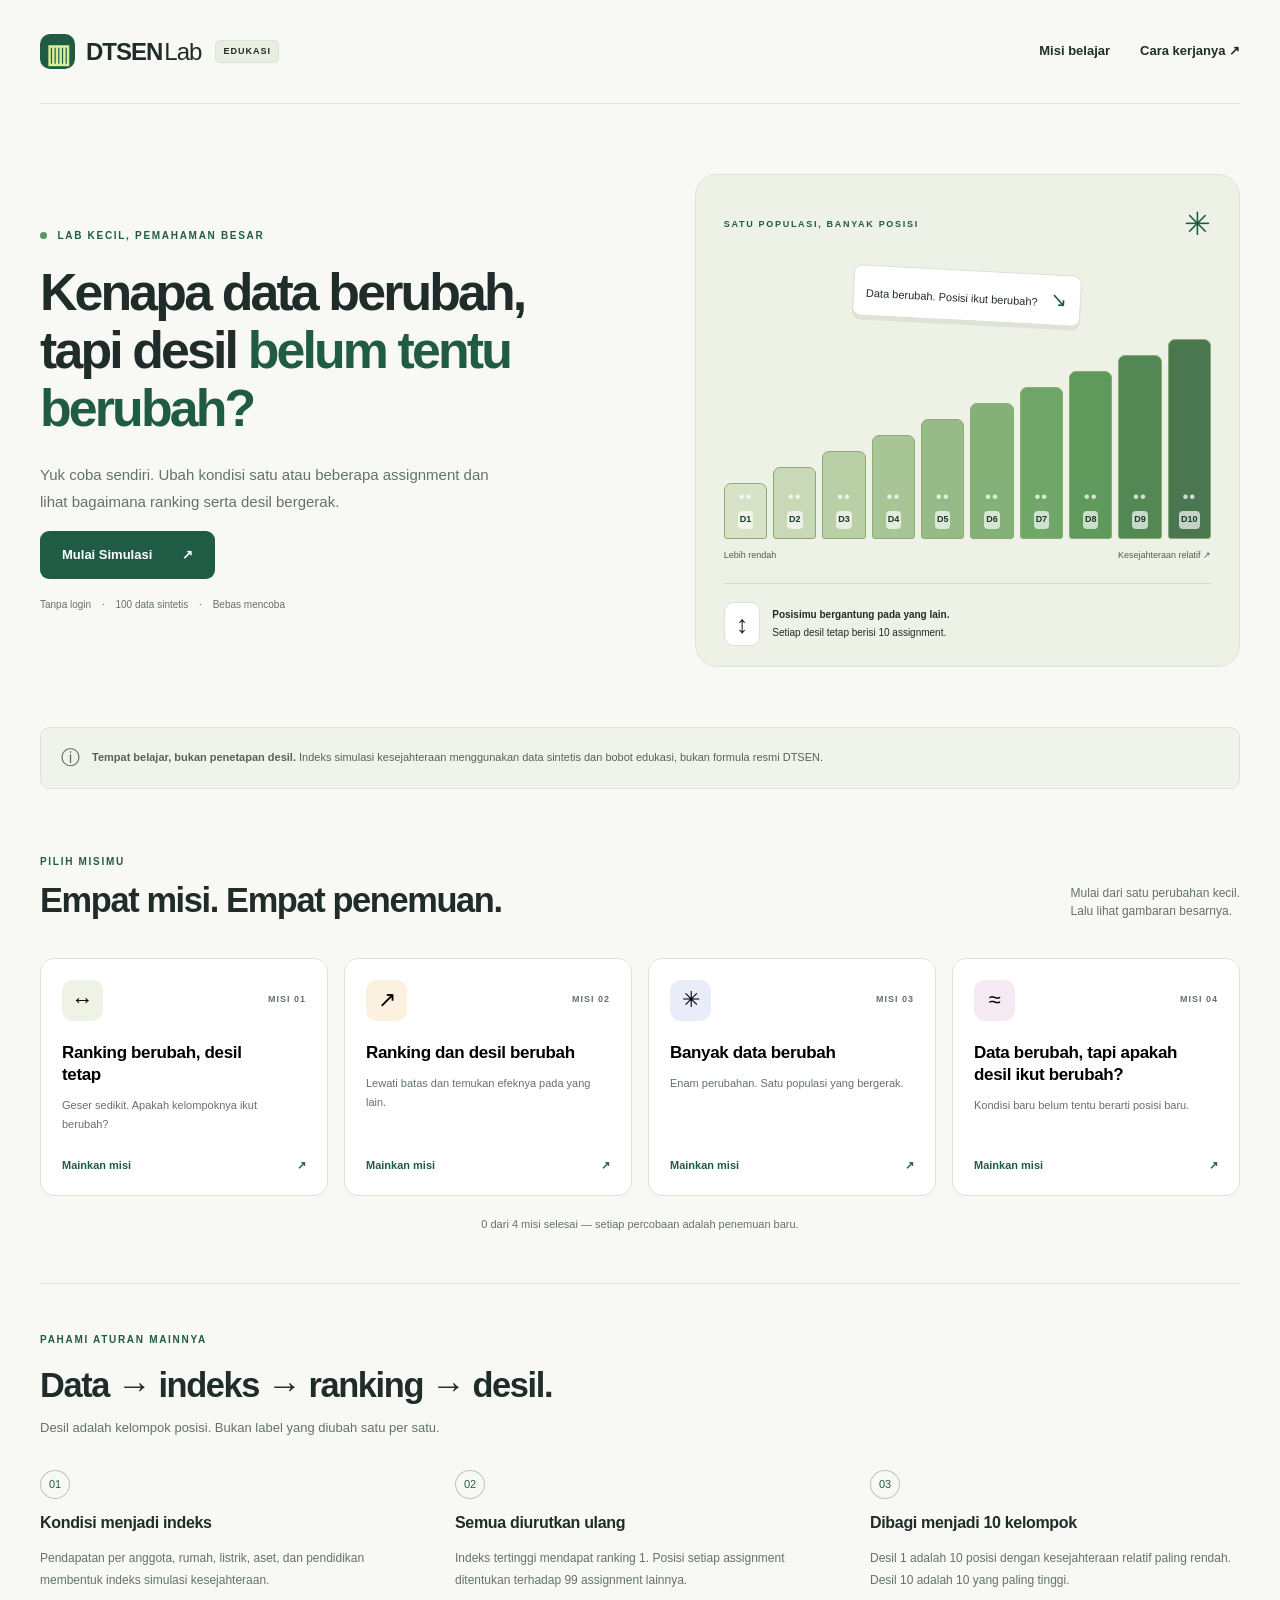
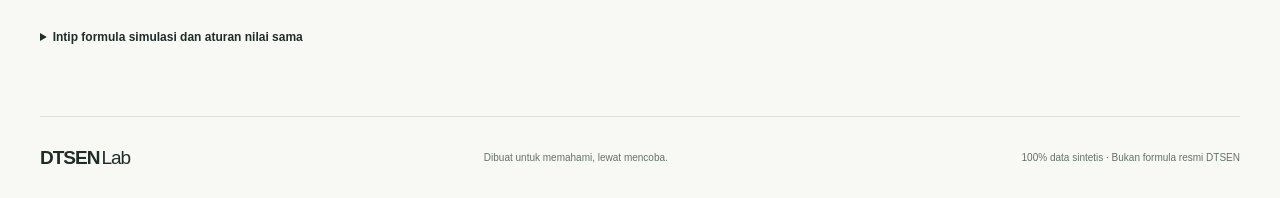
==== index.html @ 193c526a "Implement DTSEN Lab revision with ranked decile tracks and static deployment" ====
<!doctype html>
<html lang="id">
<head>
  <meta charset="utf-8"><meta name="viewport" content="width=device-width, initial-scale=1">
  <meta name="description" content="Mainkan empat misi untuk memahami ranking dan desil dengan 100 assignment sintetis. Simulator edukasi, bukan formula resmi DTSEN.">
  <title>DTSEN Lab — Belajar lewat perubahan</title>
  <link rel="stylesheet" href="css/style.css"><link rel="stylesheet" href="css/animations.css">
  <script defer src="data/assignments.js"></script><script defer src="js/data.js"></script>
  <script defer src="js/ranking.js"></script><script defer src="js/simulation.js"></script>
  <script defer src="js/ui.js"></script><script defer src="js/game.js"></script><script defer src="js/app.js"></script>
</head>
<body>
<a class="skip" href="#main">Lewati ke konten</a>
<header class="site-header wrap"><a class="brand" href="index.html" aria-label="DTSEN Lab beranda"><span class="brand-icon">▥</span> DTSEN<span class="brand-light">Lab</span><span class="beta">EDUKASI</span></a><nav aria-label="Navigasi utama"><a href="#missions">Misi belajar</a><a href="#how">Cara kerjanya <span aria-hidden="true">↗</span></a></nav></header>
<main id="main">
<section class="hero wrap">
  <div class="hero-copy"><p class="eyebrow"><span class="live-dot"></span> LAB KECIL, PEMAHAMAN BESAR</p><h1>Kenapa data berubah,<br>tapi desil <span>belum tentu<br>berubah?</span></h1><p class="intro">Yuk coba sendiri. Ubah kondisi satu atau beberapa assignment dan lihat bagaimana ranking serta desil bergerak.</p><a class="button primary" href="#missions">Mulai Simulasi <span aria-hidden="true">↗</span></a><p class="hero-note">Tanpa login <span>·</span> 100 data sintetis <span>·</span> Bebas mencoba</p></div>
  <div class="hero-art" aria-label="Ilustrasi sepuluh desil, masing-masing berisi sepuluh assignment"><div class="art-heading"><span class="eyebrow">SATU POPULASI, BANYAK POSISI</span><span class="art-spark">✳</span></div><div class="floating-note">Data berubah. Posisi ikut berubah? <span>↘</span></div><div class="ladder" id="hero-ladder"></div><div class="art-axis"><span>Lebih rendah</span><span>Kesejahteraan relatif ↗</span></div><div class="art-caption"><span class="mini-icon">↕</span><p><strong>Posisimu bergantung pada yang lain.</strong><br>Setiap desil tetap berisi 10 assignment.</p></div></div>
</section>
<div class="notice wrap"><span aria-hidden="true">ⓘ</span><p><strong>Tempat belajar, bukan penetapan desil.</strong> Indeks simulasi kesejahteraan menggunakan data sintetis dan bobot edukasi, bukan formula resmi DTSEN.</p></div>
<section class="missions wrap" id="missions" aria-labelledby="mission-heading"><div class="section-heading"><div><p class="eyebrow">PILIH MISIMU</p><h2 id="mission-heading">Empat misi. Empat penemuan.</h2></div><p>Mulai dari satu perubahan kecil.<br>Lalu lihat gambaran besarnya.</p></div><div class="mission-grid" id="mission-grid"></div><p class="progress-text" id="progress-text">0 dari 4 misi selesai — setiap percobaan adalah penemuan baru.</p></section>
<section id="playground" class="playground wrap" hidden aria-labelledby="play-title">
  <div class="play-header"><div><p class="eyebrow" id="play-eyebrow"></p><h2 id="play-title"></h2></div><a href="#missions" class="text-link">Ganti misi ↑</a></div>
  <div class="lab-grid"><aside class="control-panel"><span class="pill">Kamu sedang melihat ini</span><div class="focus-heading"><span class="avatar" aria-hidden="true">⌂</span><div><h3 id="focus-id"></h3><p>Assignment fokus</p></div></div><p class="small">Assignment adalah satu unit data sintetis rumah tangga dalam permainan ini.</p><label for="direction">Kondisi kesejahteraan assignment fokus</label><select id="direction"><option value="1">Kesejahteraan Meningkat</option><option value="-1">Kesejahteraan Menurun</option><option value="0">Kesejahteraan Tetap</option></select><p id="change-summary" class="small"></p><div id="attribute-preview"></div><details class="change-details"><summary>Lihat semua data yang diubah</summary><div id="all-changes"></div></details><button class="button primary" id="simulate">Simulasikan <span aria-hidden="true">→</span></button><button class="button secondary" id="reset">Ulangi dari awal</button></aside>
  <div class="population-panel"><div class="board-heading"><div><h3>Simulasi per desil</h3><p id="board-caption">Posisi sebelum perubahan</p></div><span class="pill muted">10 × 10</span></div><div class="legend"><span><i class="legend-focus"></i> Fokus ★</span><span><i class="legend-change"></i> Data berubah +</span><span><i class="legend-shift"></i> Bergeser ↔</span></div><p class="ranking-guide">Kesejahteraan meningkat → angka ranking mengecil → desil dapat naik. Setiap desil tetap berisi 10 assignment.</p><div id="focus-tracker" class="focus-tracker" aria-live="polite"></div><div class="board-actions"><span>Desil 1 → 10 · relatif rendah → tinggi</span><button id="find-focus" class="text-link">Temukan fokus ★</button></div><div id="population" class="population" tabindex="0" role="region" aria-label="Urutan 100 assignment per desil, gulir untuk melihat semuanya"></div><div class="board-footer"><span>D1 = kesejahteraan terendah<br>D10 = kesejahteraan tertinggi</span><span>Ranking 1 = indeks tertinggi</span></div><div id="assignment-detail" class="assignment-detail" aria-live="polite">Pilih salah satu titik untuk mengenali assignment.</div><button id="table-open" class="text-link">Lihat semua 100 assignment ↗</button></div></div>
  <ol class="sequence" id="sequence" aria-label="Tahapan simulasi"><li>Data berubah</li><li>Indeks berubah</li><li>Ranking bergerak</li><li>Yang lain bergeser</li><li>Desil diperbarui</li><li>Hasil ditampilkan</li></ol><p id="status" class="sr-only" role="status"></p><p id="simulation-error" class="notice" role="alert" hidden></p>
  <section id="results" class="results" hidden aria-labelledby="results-title"><div class="section-heading"><div><p class="eyebrow">HASIL PERCOBAAN</p><h2 id="results-title" tabindex="-1">Lihat apa yang terjadi.</h2></div><span class="pill" id="result-badge"></span></div><div id="comparison" class="comparison"></div><div class="insight"><span class="insight-icon" aria-hidden="true">✦</span><div><h3>Apa yang bisa dipelajari?</h3><p id="insight-text"></p><details><summary>Kenapa bisa begitu? Jelaskan</summary><p id="explanation"></p><p id="ripple"></p></details></div></div><button class="button primary" id="next-mission">Misi berikutnya →</button></section>
</section>
<section class="how wrap" id="how"><div><p class="eyebrow">PAHAMI ATURAN MAINNYA</p><h2>Data → indeks → ranking → desil.</h2><p>Desil adalah kelompok posisi. Bukan label yang diubah satu per satu.</p></div><div class="how-grid"><article><span>01</span><h3>Kondisi menjadi indeks</h3><p>Pendapatan per anggota, rumah, listrik, aset, dan pendidikan membentuk indeks simulasi kesejahteraan.</p></article><article><span>02</span><h3>Semua diurutkan ulang</h3><p>Indeks tertinggi mendapat ranking 1. Posisi setiap assignment ditentukan terhadap 99 assignment lainnya.</p></article><article><span>03</span><h3>Dibagi menjadi 10 kelompok</h3><p>Desil 1 adalah 10 posisi dengan kesejahteraan relatif paling rendah. Desil 10 adalah 10 yang paling tinggi.</p></article></div><details class="formula"><summary>Intip formula simulasi dan aturan nilai sama</summary><p>Indeks = 40 × (pendapatan bulanan ÷ jumlah anggota ÷ Rp3.000.000) + 20 × H + 10 × L + 20 × A + 10 × P. H, L, A, P adalah (level − 1) ÷ 4 untuk rumah, listrik, aset, dan pendidikan, masing-masing berlevel 1–5.</p><p>Indeks tidak dibatasi 100 dan bukan persentase. Angka ditampilkan dengan empat desimal; pengurutan memakai presisi penuh. Jika indeks sama, pendapatan rumah tangga lebih tinggi didahulukan, lalu ID secara menaik. Aturan ini hanya untuk simulasi edukasi.</p></details></section>
</main><footer class="wrap"><a class="brand" href="index.html">DTSEN<span class="brand-light">Lab</span></a><p>Dibuat untuk memahami, lewat mencoba.</p><span>100% data sintetis · Bukan formula resmi DTSEN</span></footer>
<dialog id="table-dialog" aria-labelledby="table-title"><div class="dialog-header"><div><p class="eyebrow">SELURUH POPULASI</p><h2 id="table-title">Kenali 100 assignment</h2></div><button id="table-close" class="button secondary" aria-label="Tutup tabel">Tutup ✕</button></div><p>Diurutkan berdasarkan ranking sesudah simulasi. ★ fokus · + data berubah · ↔ ranking bergeser</p><label for="table-search">Cari ID assignment</label><input type="search" id="table-search" placeholder="Contoh: A047"><div class="table-scroll"><table><caption>Perbandingan sebelum → sesudah</caption><thead><tr><th scope="col">ID</th><th scope="col">Pendapatan</th><th scope="col">Anggota</th><th scope="col">Rumah / listrik / aset / pendidikan</th><th scope="col">Indeks</th><th scope="col">Ranking</th><th scope="col">Desil</th></tr></thead><tbody id="table-body"></tbody></table></div><p id="table-count"></p></dialog>
<noscript><p class="notice wrap">Aktifkan JavaScript untuk memainkan simulator ini.</p></noscript>
</body></html>
---- css/style.css ----
:root{--ink:#202c29;--muted:#64716c;--green:#205c45;--lime:#d8ed9b;--paper:#f8f9f5;--line:#dce2d8;--white:#fff;--orange:#a54a25}*{box-sizing:border-box}html{scroll-behavior:smooth;scroll-padding-top:24px}body{margin:0;background:var(--paper);color:var(--ink);font-family:Inter,ui-sans-serif,-apple-system,BlinkMacSystemFont,"Segoe UI",sans-serif;line-height:1.55}button,input,select{font:inherit}button,a,input,select,summary{-webkit-tap-highlight-color:transparent}button,a{touch-action:manipulation}button{cursor:pointer}a{color:inherit;text-decoration:none}button:disabled{opacity:.55;cursor:wait}[hidden]{display:none!important}h1,h2,h3,p{margin-top:0}h1,h2,h3{line-height:1.15;letter-spacing:-.04em}h2{font-size:clamp(1.6rem,3vw,2.15rem);margin-bottom:12px}h3{font-size:1.12rem;letter-spacing:-.02em}p{margin-bottom:16px}.wrap{width:min(1200px,calc(100% - 80px));margin-inline:auto}.site-header{height:104px;display:flex;justify-content:space-between;align-items:center;border-bottom:1px solid var(--line)}.brand{display:flex;align-items:center;gap:7px;font-size:24px;font-weight:800;letter-spacing:-1px}.brand-light{font-weight:400;margin-left:-5px}.brand-icon{display:grid;place-items:center;background:var(--green);color:var(--lime);width:35px;height:35px;border-radius:10px;font-size:26px;margin-right:4px}.beta{font-size:9px;letter-spacing:1px;padding:4px 7px;background:#e9eee3;border:1px solid var(--line);border-radius:5px;margin-left:7px}.site-header nav{display:flex;gap:30px;font-size:13px;font-weight:600}.hero{display:grid;grid-template-columns:1.1fr 1fr;gap:55px;align-items:center;padding-top:70px;padding-bottom:60px}.eyebrow{font-size:10px;font-weight:800;letter-spacing:1.7px;color:var(--green);margin-bottom:19px}.live-dot{display:inline-block;width:7px;height:7px;background:#579568;border-radius:50%;margin-right:6px}h1{font-size:clamp(2.4rem,4.05vw,3.65rem);line-height:1.12;margin-bottom:24px;font-weight:750;letter-spacing:-.055em}h1 span{color:var(--green)}.intro{max-width:465px;color:var(--muted);font-size:15px;line-height:1.8}.button{border:0;display:inline-flex;align-items:center;justify-content:center;gap:30px;padding:14px 22px;border-radius:9px;min-height:48px;font-size:13px;font-weight:650;transition:background .2s,transform .2s}.primary{background:var(--green);color:white}.primary:hover{background:#164832;transform:translateY(-2px)}.secondary{background:#edf0e9;color:var(--ink)}.hero-note{font-size:10px;color:var(--muted);margin:18px 0 0}.hero-note span{margin:0 8px}.hero-art{background:#edf1e6;border:1px solid #dce4d2;border-radius:22px;padding:25px 28px 20px;position:relative;overflow:hidden;transform:rotate(-1deg)}.art-heading{display:flex;align-items:center;justify-content:space-between}.art-heading .eyebrow{font-size:9px;margin:0}.art-spark{font-size:32px;color:var(--green)}.floating-note{font-size:11px;background:white;border:1px solid var(--line);border-radius:8px;padding:9px 12px;width:max-content;margin:20px auto 0;box-shadow:0 4px 0 #dde4d5;transform:rotate(3deg)}.floating-note span{color:var(--green);font-size:20px;margin-left:10px}.ladder{height:200px;display:flex;gap:6px;align-items:end;margin-top:18px}.ladder-column{flex:1;height:var(--height);border:1px solid #8bab72;border-radius:7px 7px 3px 3px;background:var(--bar);display:flex;flex-direction:column;align-items:center;justify-content:end;padding:9px 0;position:relative}.ladder-column b{font-size:9px;color:#193b27;background:#ffffffad;border-radius:4px;padding:2px}.ladder-column:before{content:'••';letter-spacing:1px;color:#ffffffba;font-size:17px;line-height:1;margin-bottom:6px}.art-axis{display:flex;justify-content:space-between;margin-top:10px;font-size:9px;color:#506348}.art-caption{border-top:1px solid #d2dbc9;display:flex;align-items:center;gap:12px;margin-top:20px;padding-top:18px}.art-caption p{margin:0;font-size:10px;line-height:1.8}.mini-icon{font-size:25px;background:#fff;border:1px solid var(--line);border-radius:10px;padding:2px 11px}.notice{display:flex;align-items:center;gap:12px;border:1px solid var(--line);background:#f0f3eb;padding:15px 20px;border-radius:10px;font-size:11px;color:#57644f}.notice>span{font-size:19px}.notice p{margin:0}.missions{padding-top:65px;padding-bottom:50px}.section-heading{display:flex;justify-content:space-between;align-items:end;gap:20px;margin-bottom:25px}.section-heading .eyebrow{margin-bottom:12px}.section-heading>p{font-size:12px;color:var(--muted);margin:0 0 12px}.mission-grid{display:grid;grid-template-columns:repeat(4,1fr);gap:16px}.mission-card{text-align:left;background:white;border:1px solid var(--line);border-radius:14px;padding:21px;display:flex;flex-direction:column;align-items:start;min-height:238px;transition:transform .2s,border-color .2s}.mission-card:hover{transform:translateY(-5px);border-color:var(--green)}.mission-card.active{border:2px solid var(--green);padding:20px;background:#f2f6e9}.mission-top{display:flex;justify-content:space-between;align-items:center;width:100%;margin-bottom:21px}.mission-symbol{width:41px;height:41px;display:grid;place-items:center;background:#eff3e6;border-radius:11px;font-size:22px}.mission-card:nth-child(2) .mission-symbol{background:#fcf0de}.mission-card:nth-child(3) .mission-symbol{background:#e9edf9}.mission-card:nth-child(4) .mission-symbol{background:#f5eaf3}.mission-number{font-size:9px;font-weight:700;letter-spacing:1px;color:var(--muted)}.mission-card h3{font-size:17px;line-height:1.3;max-width:210px;margin-bottom:10px}.mission-card p{font-size:11px;color:var(--muted);line-height:1.7;margin-bottom:20px}.mission-link{margin-top:auto;font-size:11px;color:var(--green);font-weight:750;width:100%;display:flex;justify-content:space-between}.progress-text{color:var(--muted);font-size:11px;text-align:center;margin:20px 0 0}.playground{border-top:1px solid var(--line);padding-top:40px;padding-bottom:55px}.play-header{display:flex;justify-content:space-between;align-items:center;gap:20px;margin-bottom:25px}.play-header .eyebrow{margin-bottom:9px}.text-link{border:0;background:none;color:var(--green);font-size:12px;font-weight:700;text-decoration:underline;text-underline-offset:4px;min-height:44px;display:inline-flex;align-items:center;padding:5px 0}.lab-grid{display:grid;grid-template-columns:310px 1fr;gap:20px}.control-panel,.population-panel{background:white;border:1px solid var(--line);border-radius:16px;padding:24px;min-width:0}.pill{display:inline-block;border-radius:30px;background:#e8f1d4;color:#315322;font-size:10px;font-weight:700;padding:6px 10px}.muted{background:#f1f2ed;color:var(--muted)}.focus-heading{display:flex;gap:13px;margin:20px 0 12px;align-items:center}.avatar{font-size:33px;color:var(--green);width:52px;height:52px;background:#eaf1e1;border-radius:12px;text-align:center}.focus-heading h3{font-size:27px;margin:0}.focus-heading p{font-size:11px;color:var(--muted);margin:4px 0 0}.small{font-size:11px;color:var(--muted);line-height:1.7}label{display:block;font-size:12px;font-weight:700;margin-bottom:8px}select,input{width:100%;border:1px solid #aebba6;background:white;border-radius:8px;padding:11px;font-size:12px;color:var(--ink);min-height:44px}#change-summary{margin:10px 0}.attribute-row{display:flex;justify-content:space-between;gap:10px;font-size:10px;border-bottom:1px solid #edf0e9;padding:8px 0}.attribute-row span:last-child{text-align:right;font-weight:650}.attribute-row.changed{color:var(--green)}.control-panel .button{width:100%;margin-top:12px}.change-details{font-size:11px;margin:15px 0}.change-details p{margin:9px 0}.board-heading{display:flex;justify-content:space-between;gap:10px;align-items:start}.board-heading h3{margin-bottom:8px}.board-heading p{font-size:11px;color:var(--muted);margin:0}.legend{display:flex;gap:15px;flex-wrap:wrap;font-size:9px;margin:23px 0 17px}.legend span{display:flex;gap:5px;align-items:center}.legend i{display:inline-block;width:9px;height:9px;border-radius:3px;background:#edf0e9;border:1px solid #bfcab9}.legend .legend-focus{background:var(--green)}.legend .legend-change{border-color:var(--orange);background:#fbeddf}.legend .legend-shift{background:#e9e8f6;border-color:#776d97}.population{display:grid;grid-template-columns:repeat(5,minmax(0,1fr));gap:10px}.decile-block{background:#f3f5ef;border:1px solid #e3e8dd;border-radius:9px;padding:8px}.decile-heading{display:flex;justify-content:space-between;gap:4px;font-size:10px;margin-bottom:2px}.decile-range{font-size:8px;color:var(--muted);display:block;margin-bottom:8px}.dots{display:grid;grid-template-columns:repeat(2,1fr);gap:4px}.dot{min-width:0;height:25px;border:1px solid #b6c4a8;border-radius:5px;background:#dfe8d4;color:#375035;font-size:9px;padding:0;position:relative}.dot.changed{background:#fff0df;border-color:#ac682c;color:#793e16}.dot.shifted{border-color:#8372a1;background:#eae4f2;color:#594471}.dot.focus{background:var(--green);border:2px solid #163d2d;color:#fff;box-shadow:0 0 0 3px #d4e5a9;z-index:1}.board-footer{display:flex;justify-content:space-between;font-size:9px;color:var(--muted);gap:12px;margin-top:15px}.assignment-detail{background:#f4f6f0;border-radius:8px;padding:11px;margin-top:17px;font-size:11px;min-height:53px}.sequence{list-style:none;padding:0;display:grid;grid-template-columns:repeat(6,1fr);gap:6px;margin:24px 0;counter-reset:steps}.sequence li{font-size:10px;color:var(--muted);padding:12px 6px;border-top:3px solid var(--line)}.sequence li:before{counter-increment:steps;content:counter(steps) '. ';font-weight:bold}.sequence li.done{border-color:var(--green);color:var(--green)}.sequence li.current{background:#e8f1d4;border-radius:0 0 6px 6px}.comparison{display:grid;grid-template-columns:repeat(3,1fr);gap:15px}.compare-card{background:white;border:1px solid var(--line);border-radius:12px;padding:22px}.compare-card h3{font-size:12px;color:var(--muted);letter-spacing:0;min-height:28px}.compare-values{display:flex;align-items:center;gap:16px;font-size:27px;font-weight:750;letter-spacing:-1px}.compare-values small{display:block;font-size:9px;letter-spacing:1px;color:var(--muted);margin-bottom:7px}.compare-values .arrow{font-size:20px;color:#85927b}.compare-card p{font-size:11px;margin:15px 0 0;color:var(--green)}.insight{display:flex;gap:18px;background:#eaf1da;border:1px solid #d9e4c2;padding:25px;border-radius:13px;margin:20px 0}.insight-icon{font-size:28px;color:var(--green)}.insight h3{margin-bottom:10px}.insight p{font-size:13px;line-height:1.8}.insight p:last-child{margin-bottom:0}summary{cursor:pointer;min-height:36px;padding:8px 0;font-weight:650;font-size:12px}.how{padding-top:48px;padding-bottom:60px;border-top:1px solid var(--line)}.how>div>p:not(.eyebrow){font-size:13px;color:var(--muted)}.how-grid{display:grid;grid-template-columns:repeat(3,1fr);gap:45px;margin-top:32px}.how-grid article>span{font-size:11px;color:var(--green);display:inline-block;border:1px solid #bacbab;border-radius:50%;padding:5px 8px;margin-bottom:15px}.how-grid h3{font-size:16px}.how-grid p{font-size:12px;color:var(--muted);line-height:1.8}.formula{margin-top:12px;font-size:12px;max-width:850px}.formula p{margin-top:10px;color:var(--muted)}footer{display:flex;align-items:center;justify-content:space-between;gap:20px;border-top:1px solid var(--line);padding-block:26px}footer .brand{font-size:19px}footer p,footer>span{font-size:10px;color:var(--muted);margin:0}dialog{width:min(1100px,calc(100% - 28px));max-height:90vh;border:1px solid var(--line);border-radius:16px;padding:26px;color:var(--ink)}dialog::backdrop{background:#14271ecc;backdrop-filter:blur(4px)}.dialog-header{display:flex;justify-content:space-between;gap:20px;align-items:start}.dialog-header .eyebrow{margin-bottom:8px}dialog p{font-size:12px}dialog input{max-width:300px;margin-bottom:20px}.table-scroll{overflow:auto;max-height:52vh}table{border-collapse:collapse;width:100%;font-size:11px;white-space:nowrap;text-align:left}caption{text-align:left;margin:8px 0;color:var(--muted)}th,td{border-bottom:1px solid var(--line);padding:12px}th{background:#eef2e7;position:sticky;top:0}tr.is-focus{background:#e8f1d4}#table-count{margin:12px 0 0}:focus-visible{outline:3px solid #ae4e21;outline-offset:4px}.skip{position:absolute;top:-80px;left:20px;background:white;padding:12px;z-index:20}.skip:focus{top:12px}.sr-only{position:absolute;width:1px;height:1px;padding:0;margin:-1px;overflow:hidden;clip:rect(0,0,0,0);white-space:nowrap;border:0}
@media(min-width:1400px){.hero{padding-top:85px;padding-bottom:75px}.hero-art{min-height:400px}.ladder{height:215px}}
@media(max-width:1000px){.wrap{width:calc(100% - 48px)}.hero{gap:30px}.hero-art{padding:20px}.mission-grid{grid-template-columns:repeat(2,1fr)}.mission-card{min-height:215px}.lab-grid{grid-template-columns:270px 1fr;gap:14px}.control-panel,.population-panel{padding:17px}.population{grid-template-columns:repeat(2,minmax(0,1fr))}.dots{grid-template-columns:repeat(5,1fr)}.dot{height:28px}.compare-values{font-size:22px;gap:8px}.compare-card{padding:16px}.how-grid{gap:25px}}
@media(max-width:650px){.wrap{width:calc(100% - 36px)}.site-header{height:80px}.brand{font-size:21px}.beta{display:none}.site-header nav{gap:15px;font-size:11px}.site-header nav a:last-child{display:none}.hero{grid-template-columns:1fr;padding-top:40px;padding-bottom:35px;gap:30px}h1{font-size:40px}.intro{font-size:14px}.hero-art{max-width:430px;width:100%;justify-self:center;transform:none}.ladder{height:165px}.hero-note{font-size:9px}.notice{font-size:10px;padding:13px}.missions{padding-top:40px}.section-heading{display:block}.section-heading>p{margin-top:15px}.mission-grid{grid-template-columns:1fr;gap:12px}.mission-card{padding:20px;min-height:210px}.mission-card.active{padding:19px}.mission-card h3{font-size:15px}.mission-card p{font-size:11px}.mission-top{margin-bottom:15px}.mission-symbol{width:33px;height:33px;font-size:20px}.mission-number{font-size:8px}.lab-grid{grid-template-columns:1fr}.play-header{align-items:start}.play-header h2{font-size:24px}.play-header>a{white-space:nowrap}.control-panel,.population-panel{padding:20px}.population{grid-template-columns:1fr;gap:10px}.dots{grid-template-columns:repeat(5,minmax(0,1fr))}.dot{height:44px;min-width:0;font-size:11px}.sequence{grid-template-columns:repeat(3,1fr)}.comparison{grid-template-columns:1fr}.compare-card{display:grid;grid-template-columns:1fr 1.5fr;gap:12px;align-items:center}.compare-card h3{margin:0;min-height:0}.compare-values{justify-content:space-between;font-size:25px}.compare-card p{grid-column:2;margin:0}.insight{padding:20px;gap:12px}.insight p{font-size:12px}.how-grid{grid-template-columns:1fr;gap:15px}.how-grid article{position:relative;padding-left:48px}.how-grid article>span{position:absolute;left:0;top:0}.how-grid h3{margin-bottom:8px}footer{flex-wrap:wrap;gap:10px}footer>span{width:100%}.legend{gap:10px;font-size:9px}.dialog-header h2{font-size:21px}dialog{padding:18px}.dialog-header .button{padding:10px;min-width:70px}}

/* Papan per desil: baris berurutan mengikuti referensi Revisi 1. */
.ranking-guide{font-size:12px;color:#3c5144;background:#edf3e4;border-radius:8px;padding:12px;margin:16px 0}
.focus-tracker{display:flex;flex-wrap:wrap;gap:8px 18px;padding:13px 15px;border:1px solid #94ad73;background:#f5f8e9;border-radius:9px;font-size:12px}
.focus-tracker>strong{color:var(--green)}
.board-actions{display:flex;justify-content:space-between;align-items:center;gap:12px;font-size:10px;color:var(--muted);margin:8px 0}
.population{display:flex;flex-direction:column;gap:12px;max-height:670px;overflow-y:auto;overflow-x:hidden;scrollbar-gutter:stable;padding:5px 9px 5px 5px;overscroll-behavior:contain;position:relative}
.decile-block{display:grid;grid-template-columns:94px minmax(0,1fr);gap:10px;flex-shrink:0;border:1px solid var(--decile-color);background:white;padding:12px;border-radius:11px}
.decile-heading{display:flex;flex-direction:column;justify-content:flex-start;gap:8px;align-items:start;font-size:13px;margin:0}
.decile-heading strong{background:var(--decile-tint);border-radius:6px;padding:5px 8px;color:#263b2c}
.decile-heading>span,.decile-heading>small{font-size:10px;color:var(--muted)}
.dots{display:flex;flex-direction:column;gap:5px;min-width:0}
.dot,.dot.changed,.dot.shifted,.dot.focus{display:flex;align-items:stretch;gap:9px;width:100%;height:44px;min-height:44px;background:none;border:0;border-radius:6px;color:var(--ink);padding:0;font-size:12px;text-align:left;box-shadow:none;animation:none}
.row-rank{width:48px;flex-shrink:0;display:flex;flex-direction:column;justify-content:center;align-items:center;line-height:1.1}
.row-rank small{font-size:8px;color:var(--muted);margin-bottom:3px}.row-rank b{font-size:16px}
.assignment-bar{flex:1;min-width:0;display:flex;align-items:center;justify-content:space-between;gap:8px;position:relative;isolation:isolate;background:#f4f5f0;border-radius:5px;border:1px solid #dce2d7;padding:5px 10px;overflow:hidden}
.assignment-bar:before{content:'';position:absolute;inset:0 auto 0 0;width:var(--score-width);background:var(--decile-tint);border-right:2px solid var(--decile-color);z-index:-1;transition:width .6s ease}
.row-id{font-weight:750;white-space:nowrap;line-height:1.15}.row-id small{display:block;font-weight:500;font-size:8px;margin-top:3px;color:#40533d}
.row-score{text-align:right;font-weight:650;font-variant-numeric:tabular-nums;line-height:1.15;white-space:nowrap}.row-score small{display:block;font-size:8px;font-weight:400;margin-bottom:3px;color:#40533d}
.dot.focus .assignment-bar{border:2px solid var(--green);background:#f2f7e6;box-shadow:inset 0 0 0 1px white}.dot.focus .row-rank{background:var(--green);color:white;border-radius:5px}.dot.focus .row-rank small{color:white}
.dot.changed .row-id small{font-weight:700}.dot.shifted .assignment-bar{border-style:dashed;border-color:#675084}.dot.focus .assignment-bar{border-style:solid;border-color:var(--green)}
.dot:hover .assignment-bar{filter:brightness(.96)}
.lab-grid{grid-template-columns:300px minmax(0,1fr);align-items:start}.control-panel{position:sticky;top:20px}.population-panel{min-width:0}
.floating-note{max-width:100%;width:fit-content}.hero-copy,.hero-art{min-width:0}.compare-card{min-width:0}.compare-values{flex-wrap:wrap}
@media(max-width:1000px){.lab-grid{grid-template-columns:260px minmax(0,1fr)}.decile-block{grid-template-columns:1fr;padding:9px}.decile-heading{flex-direction:row;align-items:center;justify-content:space-between;gap:8px}.decile-heading>span{display:none}.assignment-bar{padding:5px 8px}}
@media(max-width:650px){.lab-grid{grid-template-columns:1fr}.control-panel{position:static}.population{max-height:620px;padding-right:5px}.decile-block{gap:10px}.dot{gap:5px}.row-rank{width:35px}.row-rank b{font-size:14px}.row-id{font-size:11px}.row-score{font-size:10px}.board-actions{align-items:start}.board-actions>span{max-width:150px}.board-actions button{white-space:nowrap}.focus-tracker{font-size:11px;gap:8px 12px}.focus-tracker>strong{width:100%}.population-panel{padding:15px}.compare-card{grid-template-columns:minmax(0,1fr) minmax(0,1.5fr)}.compare-values{font-size:22px}.floating-note{font-size:10px}.art-axis{font-size:8px}.board-heading h3{font-size:17px}}
---- css/animations.css ----
@keyframes enter{from{opacity:0;transform:translateY(10px)}to{opacity:1;transform:translateY(0)}}@keyframes pulse{50%{box-shadow:0 0 0 6px #c9dea077}}@keyframes settle{from{transform:scale(.8);opacity:.35}to{transform:scale(1);opacity:1}}.hero-copy,.hero-art{animation:enter .65s ease both}.hero-art{animation-delay:.1s}.results:not([hidden]){animation:enter .4s ease}.dot.focus{animation:pulse 2.4s ease-in-out infinite}.population.moving .dot{animation:settle .5s ease both;animation-delay:calc(var(--i,0)*12ms)}.sequence .current{animation:enter .25s ease}@media(prefers-reduced-motion:reduce){html{scroll-behavior:auto}*,*:before,*:after{animation:none!important;transition:none!important}}
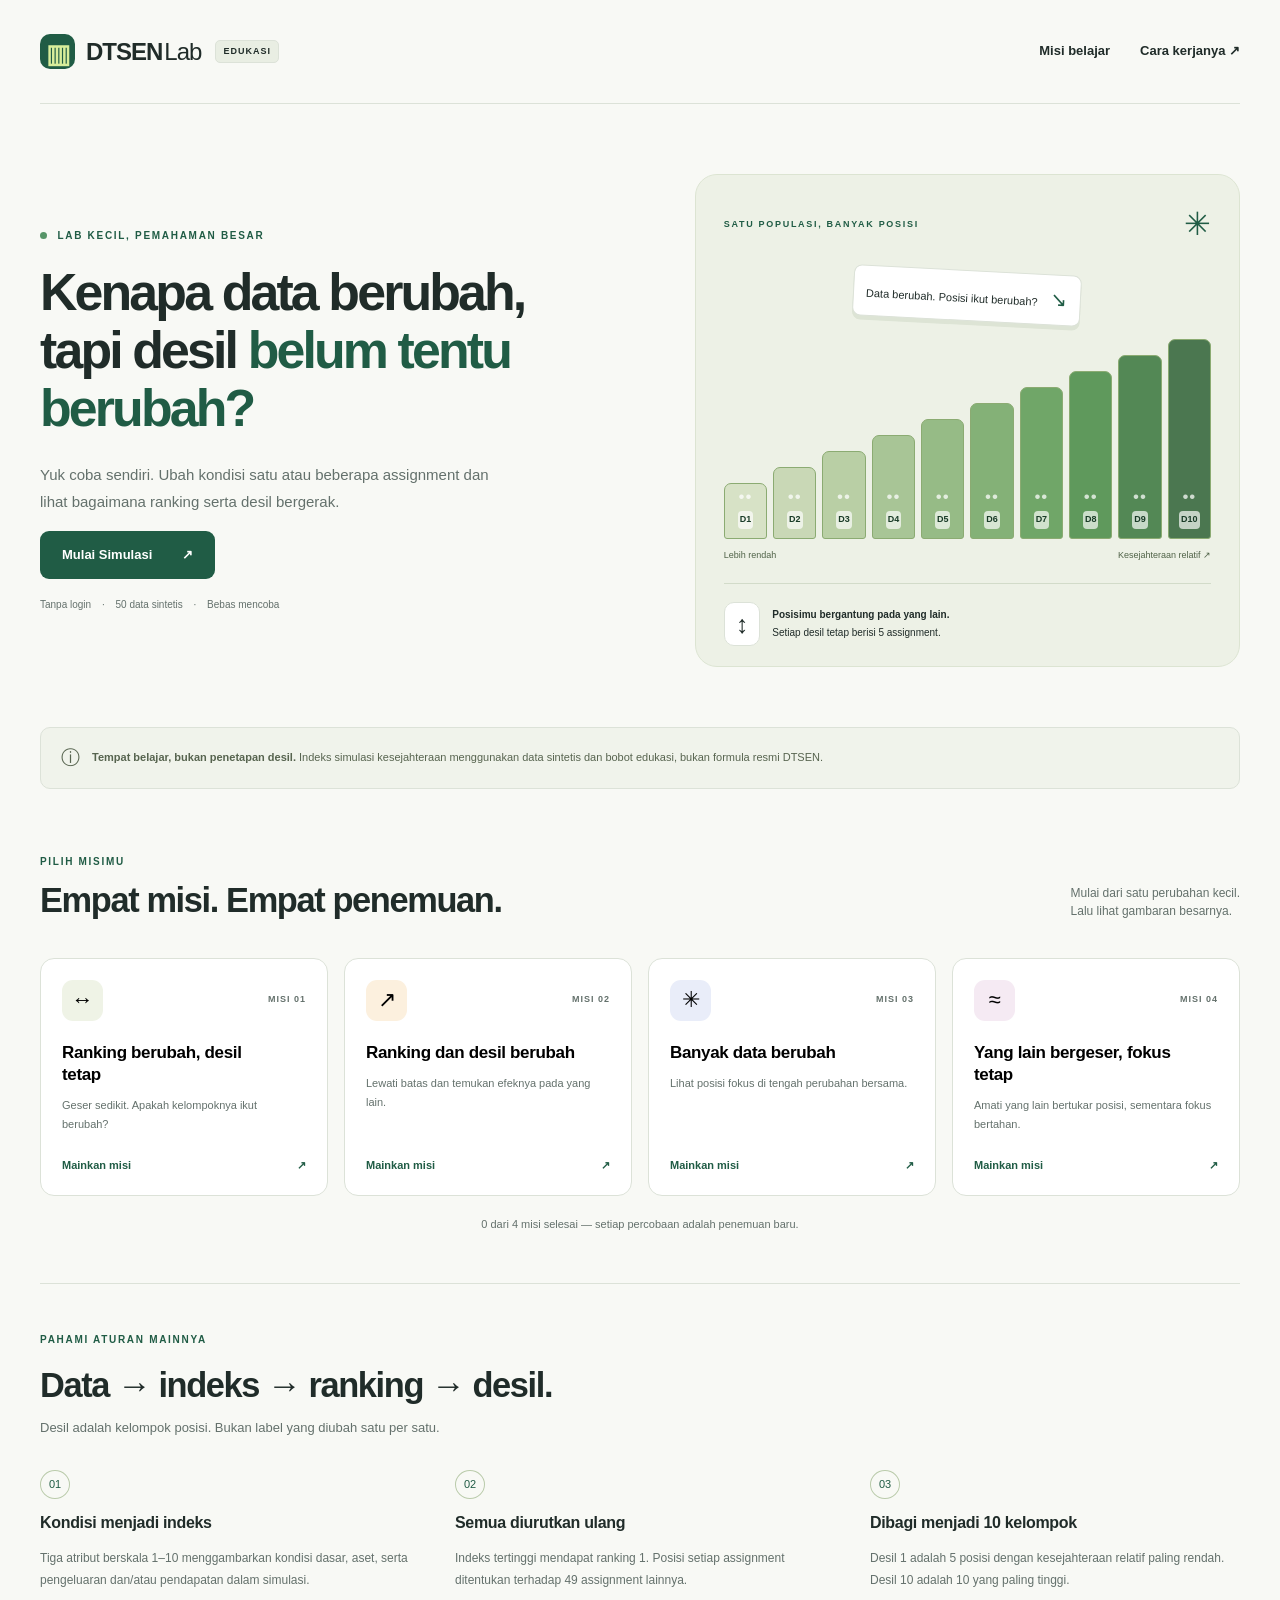
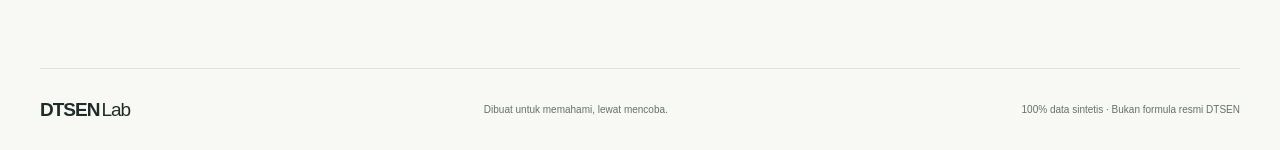
==== commit 34412a52: "update tampilan DTSEN Lab" ====
--- a/index.html
+++ b/index.html
@@ -2,7 +2,7 @@
 <html lang="id">
 <head>
   <meta charset="utf-8"><meta name="viewport" content="width=device-width, initial-scale=1">
-  <meta name="description" content="Mainkan empat misi untuk memahami ranking dan desil dengan 100 assignment sintetis. Simulator edukasi, bukan formula resmi DTSEN.">
+  <meta name="description" content="Mainkan empat misi untuk memahami ranking dan desil dengan 50 assignment sintetis. Simulator edukasi, bukan formula resmi DTSEN.">
   <title>DTSEN Lab — Belajar lewat perubahan</title>
   <link rel="stylesheet" href="css/style.css"><link rel="stylesheet" href="css/animations.css">
   <script defer src="data/assignments.js"></script><script defer src="js/data.js"></script>
@@ -14,20 +14,21 @@
 <header class="site-header wrap"><a class="brand" href="index.html" aria-label="DTSEN Lab beranda"><span class="brand-icon">▥</span> DTSEN<span class="brand-light">Lab</span><span class="beta">EDUKASI</span></a><nav aria-label="Navigasi utama"><a href="#missions">Misi belajar</a><a href="#how">Cara kerjanya <span aria-hidden="true">↗</span></a></nav></header>
 <main id="main">
 <section class="hero wrap">
-  <div class="hero-copy"><p class="eyebrow"><span class="live-dot"></span> LAB KECIL, PEMAHAMAN BESAR</p><h1>Kenapa data berubah,<br>tapi desil <span>belum tentu<br>berubah?</span></h1><p class="intro">Yuk coba sendiri. Ubah kondisi satu atau beberapa assignment dan lihat bagaimana ranking serta desil bergerak.</p><a class="button primary" href="#missions">Mulai Simulasi <span aria-hidden="true">↗</span></a><p class="hero-note">Tanpa login <span>·</span> 100 data sintetis <span>·</span> Bebas mencoba</p></div>
-  <div class="hero-art" aria-label="Ilustrasi sepuluh desil, masing-masing berisi sepuluh assignment"><div class="art-heading"><span class="eyebrow">SATU POPULASI, BANYAK POSISI</span><span class="art-spark">✳</span></div><div class="floating-note">Data berubah. Posisi ikut berubah? <span>↘</span></div><div class="ladder" id="hero-ladder"></div><div class="art-axis"><span>Lebih rendah</span><span>Kesejahteraan relatif ↗</span></div><div class="art-caption"><span class="mini-icon">↕</span><p><strong>Posisimu bergantung pada yang lain.</strong><br>Setiap desil tetap berisi 10 assignment.</p></div></div>
+  <div class="hero-copy"><p class="eyebrow"><span class="live-dot"></span> LAB KECIL, PEMAHAMAN BESAR</p><h1>Kenapa data berubah,<br>tapi desil <span>belum tentu<br>berubah?</span></h1><p class="intro">Yuk coba sendiri. Ubah kondisi satu atau beberapa assignment dan lihat bagaimana ranking serta desil bergerak.</p><a class="button primary" href="#missions">Mulai Simulasi <span aria-hidden="true">↗</span></a><p class="hero-note">Tanpa login <span>·</span> 50 data sintetis <span>·</span> Bebas mencoba</p></div>
+  <div class="hero-art" aria-label="Ilustrasi sepuluh desil, masing-masing berisi lima assignment"><div class="art-heading"><span class="eyebrow">SATU POPULASI, BANYAK POSISI</span><span class="art-spark">✳</span></div><div class="floating-note">Data berubah. Posisi ikut berubah? <span>↘</span></div><div class="ladder" id="hero-ladder"></div><div class="art-axis"><span>Lebih rendah</span><span>Kesejahteraan relatif ↗</span></div><div class="art-caption"><span class="mini-icon">↕</span><p><strong>Posisimu bergantung pada yang lain.</strong><br>Setiap desil tetap berisi 5 assignment.</p></div></div>
 </section>
 <div class="notice wrap"><span aria-hidden="true">ⓘ</span><p><strong>Tempat belajar, bukan penetapan desil.</strong> Indeks simulasi kesejahteraan menggunakan data sintetis dan bobot edukasi, bukan formula resmi DTSEN.</p></div>
 <section class="missions wrap" id="missions" aria-labelledby="mission-heading"><div class="section-heading"><div><p class="eyebrow">PILIH MISIMU</p><h2 id="mission-heading">Empat misi. Empat penemuan.</h2></div><p>Mulai dari satu perubahan kecil.<br>Lalu lihat gambaran besarnya.</p></div><div class="mission-grid" id="mission-grid"></div><p class="progress-text" id="progress-text">0 dari 4 misi selesai — setiap percobaan adalah penemuan baru.</p></section>
 <section id="playground" class="playground wrap" hidden aria-labelledby="play-title">
   <div class="play-header"><div><p class="eyebrow" id="play-eyebrow"></p><h2 id="play-title"></h2></div><a href="#missions" class="text-link">Ganti misi ↑</a></div>
-  <div class="lab-grid"><aside class="control-panel"><span class="pill">Kamu sedang melihat ini</span><div class="focus-heading"><span class="avatar" aria-hidden="true">⌂</span><div><h3 id="focus-id"></h3><p>Assignment fokus</p></div></div><p class="small">Assignment adalah satu unit data sintetis rumah tangga dalam permainan ini.</p><label for="direction">Kondisi kesejahteraan assignment fokus</label><select id="direction"><option value="1">Kesejahteraan Meningkat</option><option value="-1">Kesejahteraan Menurun</option><option value="0">Kesejahteraan Tetap</option></select><p id="change-summary" class="small"></p><div id="attribute-preview"></div><details class="change-details"><summary>Lihat semua data yang diubah</summary><div id="all-changes"></div></details><button class="button primary" id="simulate">Simulasikan <span aria-hidden="true">→</span></button><button class="button secondary" id="reset">Ulangi dari awal</button></aside>
-  <div class="population-panel"><div class="board-heading"><div><h3>Simulasi per desil</h3><p id="board-caption">Posisi sebelum perubahan</p></div><span class="pill muted">10 × 10</span></div><div class="legend"><span><i class="legend-focus"></i> Fokus ★</span><span><i class="legend-change"></i> Data berubah +</span><span><i class="legend-shift"></i> Bergeser ↔</span></div><p class="ranking-guide">Kesejahteraan meningkat → angka ranking mengecil → desil dapat naik. Setiap desil tetap berisi 10 assignment.</p><div id="focus-tracker" class="focus-tracker" aria-live="polite"></div><div class="board-actions"><span>Desil 1 → 10 · relatif rendah → tinggi</span><button id="find-focus" class="text-link">Temukan fokus ★</button></div><div id="population" class="population" tabindex="0" role="region" aria-label="Urutan 100 assignment per desil, gulir untuk melihat semuanya"></div><div class="board-footer"><span>D1 = kesejahteraan terendah<br>D10 = kesejahteraan tertinggi</span><span>Ranking 1 = indeks tertinggi</span></div><div id="assignment-detail" class="assignment-detail" aria-live="polite">Pilih salah satu titik untuk mengenali assignment.</div><button id="table-open" class="text-link">Lihat semua 100 assignment ↗</button></div></div>
+  <div class="lab-grid"><aside class="control-panel"><span class="pill">Kamu sedang melihat ini</span><div class="focus-heading"><span class="avatar" aria-hidden="true">⌂</span><div><h3 id="focus-id"></h3><p>Assignment fokus</p></div></div><p class="small">Assignment adalah satu unit data sintetis rumah tangga dalam permainan ini.</p><label for="direction">Kondisi kesejahteraan assignment fokus</label><select id="direction"><option value="1">Kesejahteraan Meningkat</option><option value="-1">Kesejahteraan Menurun</option><option value="0">Kesejahteraan Tetap</option></select><p id="change-summary" class="small"></p><div id="focus-snapshot" class="focus-snapshot"></div><button class="button primary" id="simulate">Simulasikan <span aria-hidden="true">→</span></button><button class="button secondary" id="reset">Ulangi dari awal</button></aside>
+  <div class="population-panel" id="population-panel"><div class="board-heading"><div><h3>Simulasi per desil</h3><p id="board-caption">Posisi sebelum perubahan</p></div><span class="pill muted">10 × 5</span></div><div class="legend"><span><i class="legend-focus"></i> Fokus ★</span><span><i class="legend-change"></i> Data berubah +</span><span><i class="legend-shift"></i> Bergeser ↔</span></div><p class="ranking-guide">Angka ranking lebih kecil = posisi lebih baik. D1 terendah · D10 tertinggi.</p><div id="focus-tracker" class="focus-tracker" aria-live="polite"></div><div class="board-actions"><span>Desil 1 → 10 · relatif rendah → tinggi</span><button id="find-focus" class="text-link">Temukan fokus ★</button><button id="expand-board" class="text-link">Perbesar papan ⛶</button></div><div id="population" class="population" tabindex="0" role="region" aria-label="Urutan 50 assignment per desil, gulir untuk melihat semuanya"></div><div class="board-footer"><span>D1 = kesejahteraan terendah<br>D10 = kesejahteraan tertinggi</span><span>Ranking 1 = indeks tertinggi</span></div><div id="assignment-detail" class="assignment-detail" aria-live="polite">Pilih salah satu titik untuk mengenali assignment.</div><div class="population-actions"><button id="table-open" class="text-link">Buka tabel detail 🔒</button><a href="#results" id="see-results" class="text-link" hidden>Lihat penjelasan hasil ↓</a></div></div></div>
   <ol class="sequence" id="sequence" aria-label="Tahapan simulasi"><li>Data berubah</li><li>Indeks berubah</li><li>Ranking bergerak</li><li>Yang lain bergeser</li><li>Desil diperbarui</li><li>Hasil ditampilkan</li></ol><p id="status" class="sr-only" role="status"></p><p id="simulation-error" class="notice" role="alert" hidden></p>
   <section id="results" class="results" hidden aria-labelledby="results-title"><div class="section-heading"><div><p class="eyebrow">HASIL PERCOBAAN</p><h2 id="results-title" tabindex="-1">Lihat apa yang terjadi.</h2></div><span class="pill" id="result-badge"></span></div><div id="comparison" class="comparison"></div><div class="insight"><span class="insight-icon" aria-hidden="true">✦</span><div><h3>Apa yang bisa dipelajari?</h3><p id="insight-text"></p><details><summary>Kenapa bisa begitu? Jelaskan</summary><p id="explanation"></p><p id="ripple"></p></details></div></div><button class="button primary" id="next-mission">Misi berikutnya →</button></section>
 </section>
-<section class="how wrap" id="how"><div><p class="eyebrow">PAHAMI ATURAN MAINNYA</p><h2>Data → indeks → ranking → desil.</h2><p>Desil adalah kelompok posisi. Bukan label yang diubah satu per satu.</p></div><div class="how-grid"><article><span>01</span><h3>Kondisi menjadi indeks</h3><p>Pendapatan per anggota, rumah, listrik, aset, dan pendidikan membentuk indeks simulasi kesejahteraan.</p></article><article><span>02</span><h3>Semua diurutkan ulang</h3><p>Indeks tertinggi mendapat ranking 1. Posisi setiap assignment ditentukan terhadap 99 assignment lainnya.</p></article><article><span>03</span><h3>Dibagi menjadi 10 kelompok</h3><p>Desil 1 adalah 10 posisi dengan kesejahteraan relatif paling rendah. Desil 10 adalah 10 yang paling tinggi.</p></article></div><details class="formula"><summary>Intip formula simulasi dan aturan nilai sama</summary><p>Indeks = 40 × (pendapatan bulanan ÷ jumlah anggota ÷ Rp3.000.000) + 20 × H + 10 × L + 20 × A + 10 × P. H, L, A, P adalah (level − 1) ÷ 4 untuk rumah, listrik, aset, dan pendidikan, masing-masing berlevel 1–5.</p><p>Indeks tidak dibatasi 100 dan bukan persentase. Angka ditampilkan dengan empat desimal; pengurutan memakai presisi penuh. Jika indeks sama, pendapatan rumah tangga lebih tinggi didahulukan, lalu ID secara menaik. Aturan ini hanya untuk simulasi edukasi.</p></details></section>
+<section class="how wrap" id="how"><div><p class="eyebrow">PAHAMI ATURAN MAINNYA</p><h2>Data → indeks → ranking → desil.</h2><p>Desil adalah kelompok posisi. Bukan label yang diubah satu per satu.</p></div><div class="how-grid"><article><span>01</span><h3>Kondisi menjadi indeks</h3><p>Tiga atribut berskala 1–10 menggambarkan kondisi dasar, aset, serta pengeluaran dan/atau pendapatan dalam simulasi.</p></article><article><span>02</span><h3>Semua diurutkan ulang</h3><p>Indeks tertinggi mendapat ranking 1. Posisi setiap assignment ditentukan terhadap 49 assignment lainnya.</p></article><article><span>03</span><h3>Dibagi menjadi 10 kelompok</h3><p>Desil 1 adalah 5 posisi dengan kesejahteraan relatif paling rendah. Desil 10 adalah 10 yang paling tinggi.</p></article></div></section>
 </main><footer class="wrap"><a class="brand" href="index.html">DTSEN<span class="brand-light">Lab</span></a><p>Dibuat untuk memahami, lewat mencoba.</p><span>100% data sintetis · Bukan formula resmi DTSEN</span></footer>
-<dialog id="table-dialog" aria-labelledby="table-title"><div class="dialog-header"><div><p class="eyebrow">SELURUH POPULASI</p><h2 id="table-title">Kenali 100 assignment</h2></div><button id="table-close" class="button secondary" aria-label="Tutup tabel">Tutup ✕</button></div><p>Diurutkan berdasarkan ranking sesudah simulasi. ★ fokus · + data berubah · ↔ ranking bergeser</p><label for="table-search">Cari ID assignment</label><input type="search" id="table-search" placeholder="Contoh: A047"><div class="table-scroll"><table><caption>Perbandingan sebelum → sesudah</caption><thead><tr><th scope="col">ID</th><th scope="col">Pendapatan</th><th scope="col">Anggota</th><th scope="col">Rumah / listrik / aset / pendidikan</th><th scope="col">Indeks</th><th scope="col">Ranking</th><th scope="col">Desil</th></tr></thead><tbody id="table-body"></tbody></table></div><p id="table-count"></p></dialog>
+<dialog id="table-dialog" aria-labelledby="table-title"><div class="dialog-header"><div><p class="eyebrow">SELURUH POPULASI</p><h2 id="table-title">Kenali 50 assignment</h2></div><button id="table-close" class="button secondary" aria-label="Tutup tabel">Tutup ✕</button></div><p>Tiga atribut memakai skala 1–10; semakin tinggi, semakin baik kondisi simulasinya. Diurutkan berdasarkan ranking sesudah simulasi. ★ fokus · + data berubah · ↔ ranking bergeser</p><label for="table-search">Cari ID assignment</label><input type="search" id="table-search" placeholder="Contoh: A047"><div class="table-scroll"><table><caption>Perbandingan sebelum → sesudah</caption><thead><tr><th scope="col">ID</th><th scope="col">Kondisi Perumahan dan Pemenuhan Kebutuhan Dasar</th><th scope="col">Kepemilikan Aset</th><th scope="col">Pengeluaran dan/atau Pendapatan</th><th scope="col">Indeks</th><th scope="col">Ranking</th><th scope="col">Desil</th></tr></thead><tbody id="table-body"></tbody></table></div><p id="table-count"></p></dialog>
+<dialog id="access-dialog" aria-labelledby="access-title"><form id="access-form"><div class="dialog-header"><h2 id="access-title">Buka tabel detail</h2><button type="button" id="access-close" class="button secondary" aria-label="Tutup akses tabel">Tutup ✕</button></div><p>Masukkan password untuk melihat rincian assignment.</p><label for="table-password">Password</label><input type="password" id="table-password" autocomplete="off" required aria-describedby="access-error"><p id="access-error" role="alert"></p><button type="submit" class="button primary" id="access-submit">Buka tabel →</button></form></dialog>
 <noscript><p class="notice wrap">Aktifkan JavaScript untuk memainkan simulator ini.</p></noscript>
 </body></html>
--- a/css/style.css
+++ b/css/style.css
@@ -28,3 +28,38 @@
 .floating-note{max-width:100%;width:fit-content}.hero-copy,.hero-art{min-width:0}.compare-card{min-width:0}.compare-values{flex-wrap:wrap}
 @media(max-width:1000px){.lab-grid{grid-template-columns:260px minmax(0,1fr)}.decile-block{grid-template-columns:1fr;padding:9px}.decile-heading{flex-direction:row;align-items:center;justify-content:space-between;gap:8px}.decile-heading>span{display:none}.assignment-bar{padding:5px 8px}}
 @media(max-width:650px){.lab-grid{grid-template-columns:1fr}.control-panel{position:static}.population{max-height:620px;padding-right:5px}.decile-block{gap:10px}.dot{gap:5px}.row-rank{width:35px}.row-rank b{font-size:14px}.row-id{font-size:11px}.row-score{font-size:10px}.board-actions{align-items:start}.board-actions>span{max-width:150px}.board-actions button{white-space:nowrap}.focus-tracker{font-size:11px;gap:8px 12px}.focus-tracker>strong{width:100%}.population-panel{padding:15px}.compare-card{grid-template-columns:minmax(0,1fr) minmax(0,1.5fr)}.compare-values{font-size:22px}.floating-note{font-size:10px}.art-axis{font-size:8px}.board-heading h3{font-size:17px}}
+/* Native Safari popup styling can ignore padding; keep the selector touch-sized. */
+select{appearance:none;-webkit-appearance:none;min-height:48px;padding-right:34px;background-image:linear-gradient(45deg,transparent 50%,#506348 50%),linear-gradient(135deg,#506348 50%,transparent 50%);background-position:calc(100% - 17px) 50%,calc(100% - 12px) 50%;background-size:5px 5px;background-repeat:no-repeat}
+
+/* Revisi 2: 50 assignment dalam satu papan, tanpa gulir di dalam papan desktop. */
+.playground{width:min(1360px,calc(100% - 48px));padding-top:24px}
+.play-header{margin-bottom:16px}.play-header h2{font-size:27px;margin-bottom:0}
+.lab-grid{grid-template-columns:240px minmax(0,1fr);gap:16px}
+.control-panel,.population-panel{padding:16px}.control-panel{top:12px}
+.focus-heading{margin:13px 0}.focus-heading h3{font-size:24px}
+.control-panel .small{font-size:11px;line-height:1.55}.control-panel .button{min-height:44px;padding:10px 12px}
+.focus-snapshot{display:grid;grid-template-columns:repeat(3,1fr);gap:7px;padding:13px 0}
+.focus-snapshot small{display:block;font-size:9px;color:var(--muted)}.focus-snapshot b{font-size:20px}
+.board-heading h3{margin-bottom:5px}.legend{margin:10px 0;gap:15px}.ranking-guide{margin:8px 0;padding:8px 10px;font-size:10px}
+.focus-tracker{padding:8px 10px;font-size:11px;gap:6px 12px}.board-actions{margin:4px 0;font-size:9px;gap:10px;flex-wrap:wrap}.board-actions .text-link{font-size:10px;min-height:32px}
+.population{display:grid;grid-template-columns:repeat(5,minmax(0,1fr));gap:10px;max-height:none;overflow:visible;padding:3px;scrollbar-gutter:auto;isolation:isolate}
+.decile-block{display:block;min-width:0;padding:7px;border-radius:8px;position:relative}
+.decile-heading{display:flex;flex-direction:row;justify-content:space-between;align-items:center;gap:4px;margin-bottom:7px}
+.decile-heading strong{font-size:10px;padding:3px 5px}.decile-heading small{font-size:8px;white-space:nowrap}
+.dots{gap:5px}.dot,.dot.changed,.dot.shifted,.dot.focus{height:29px;min-height:29px;gap:3px;font-size:10px;position:relative}
+.row-rank{width:20px;font-weight:750;font-size:11px}.assignment-bar{padding:4px;gap:3px;border-radius:4px}
+.row-id{font-size:9px;font-weight:750}.row-score{font-size:8px;font-weight:500}
+.dot.focus{z-index:5}.dot.focus .assignment-bar{border:2px solid #16472f;box-shadow:0 0 0 2px #d2eaa4}
+.dot.focus .row-rank{background:#16472f;color:white}.dot.shifted:not(.focus) .assignment-bar{border:1px dashed #70438e}
+.is-animating .decile-block{border-style:dashed}.is-animating .dot:not(.focus):not(.shifted){opacity:.65}
+.board-footer{margin-top:9px;font-size:9px}.assignment-detail{padding:9px;margin-top:10px;min-height:37px;font-size:10px}
+.population-actions{display:flex;justify-content:space-between;gap:10px;flex-wrap:wrap}.population-actions .text-link{min-height:36px;font-size:11px}
+.sequence{margin:14px 0}.sequence li{padding:8px 4px;font-size:9px}
+#access-dialog{max-width:460px}#access-dialog input{max-width:none;margin-bottom:8px}#access-error{color:#9b2d20;min-height:20px;margin:4px 0 12px}
+#table-dialog th{white-space:normal;min-width:75px;vertical-align:middle}#table-dialog thead th:nth-child(2){min-width:200px}#table-dialog thead th:nth-child(4){min-width:160px}#table-dialog tbody th{position:static}
+.population-panel:fullscreen,.population-panel.board-expanded{padding:24px;background:var(--paper);overflow:auto}.population-panel:fullscreen .population{gap:16px}.population-panel:fullscreen .dot{height:clamp(35px,5vh,65px);min-height:35px}.population-panel:fullscreen .row-id{font-size:14px}.population-panel:fullscreen .row-score{font-size:12px}
+@media(max-width:1100px){.lab-grid{grid-template-columns:210px minmax(0,1fr)}.population{gap:6px}.decile-block{padding:5px}.row-score{display:none}.decile-heading small{display:none}.row-rank{width:17px}.control-panel,.population-panel{padding:12px}}
+@media(max-width:800px){.lab-grid{grid-template-columns:1fr}.control-panel{position:static;display:grid;grid-template-columns:1fr 1fr;gap:8px 16px;align-items:center}.control-panel>.pill{grid-column:1/-1;width:fit-content}.focus-heading{margin:0}.control-panel>.small{display:none}.control-panel label{margin:0}.control-panel #direction{grid-column:2;grid-row:3}.focus-snapshot{grid-column:2;grid-row:2;padding:0}.control-panel .button{margin:0}.population{gap:8px}.row-score{display:inline}.row-id{font-size:10px}.dot,.dot.changed,.dot.shifted,.dot.focus{height:36px;min-height:36px}.row-rank{width:20px}.decile-heading small{display:inline}.playground{width:calc(100% - 28px)}}
+@media(max-width:550px){.play-header h2{font-size:23px}.population{grid-template-columns:repeat(2,minmax(0,1fr));gap:9px}.decile-block{padding:8px}.dot,.dot.changed,.dot.shifted,.dot.focus{height:36px;min-height:36px}.row-id{font-size:11px}.row-score{font-size:10px}.row-rank{width:24px}.focus-tracker>strong{width:auto}.board-actions>span{max-width:none;width:100%}.board-actions button{white-space:normal}.control-panel{gap:10px}.control-panel label{font-size:10px}.focus-heading .avatar{display:none}.control-panel .pill{font-size:9px}.focus-snapshot b{font-size:17px}.focus-snapshot small{font-size:8px}.control-panel select{font-size:11px}.playground .board-footer{font-size:8px}}
+.population-panel.board-expanded{position:fixed;inset:12px;z-index:100;max-height:calc(100vh - 24px)}
+@media(min-width:551px) and (max-width:800px){.dot,.dot.changed,.dot.shifted,.dot.focus{height:32px;min-height:32px}.decile-heading{margin-bottom:5px}.decile-block{padding:5px}}
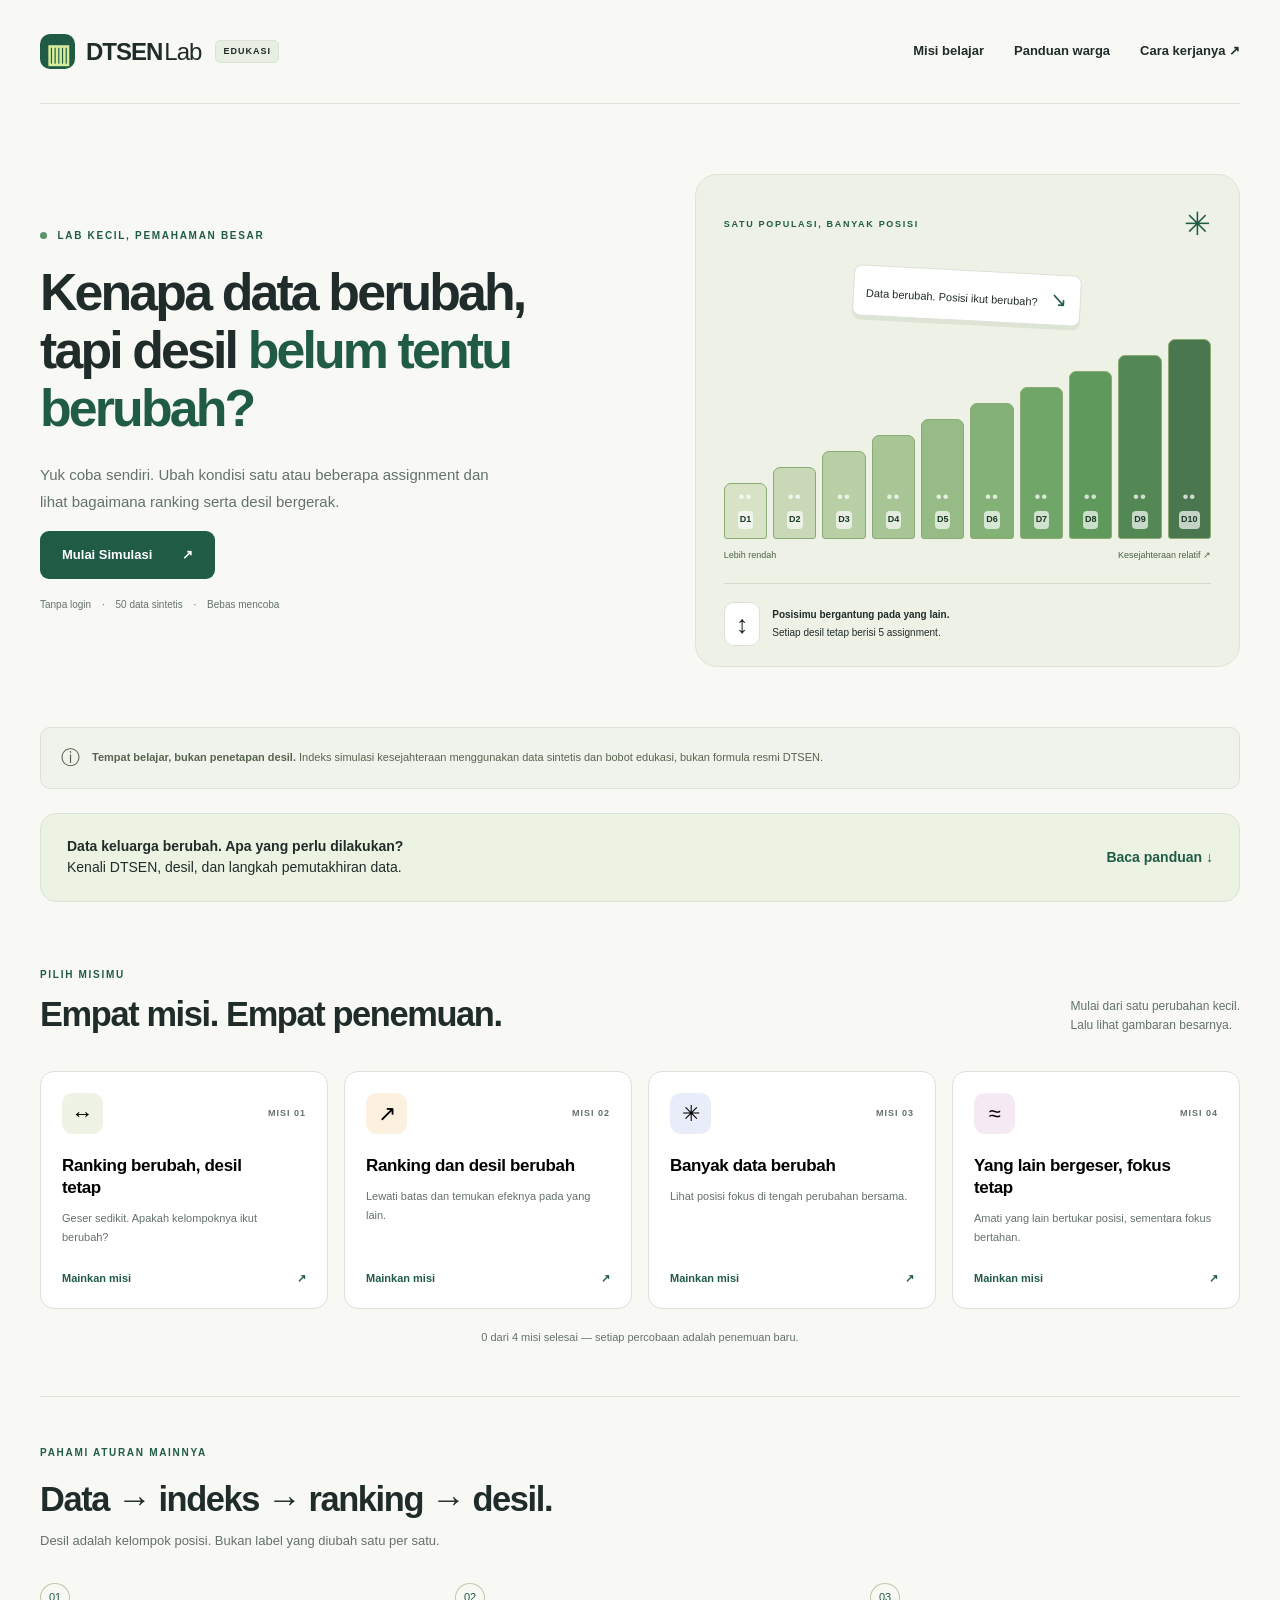
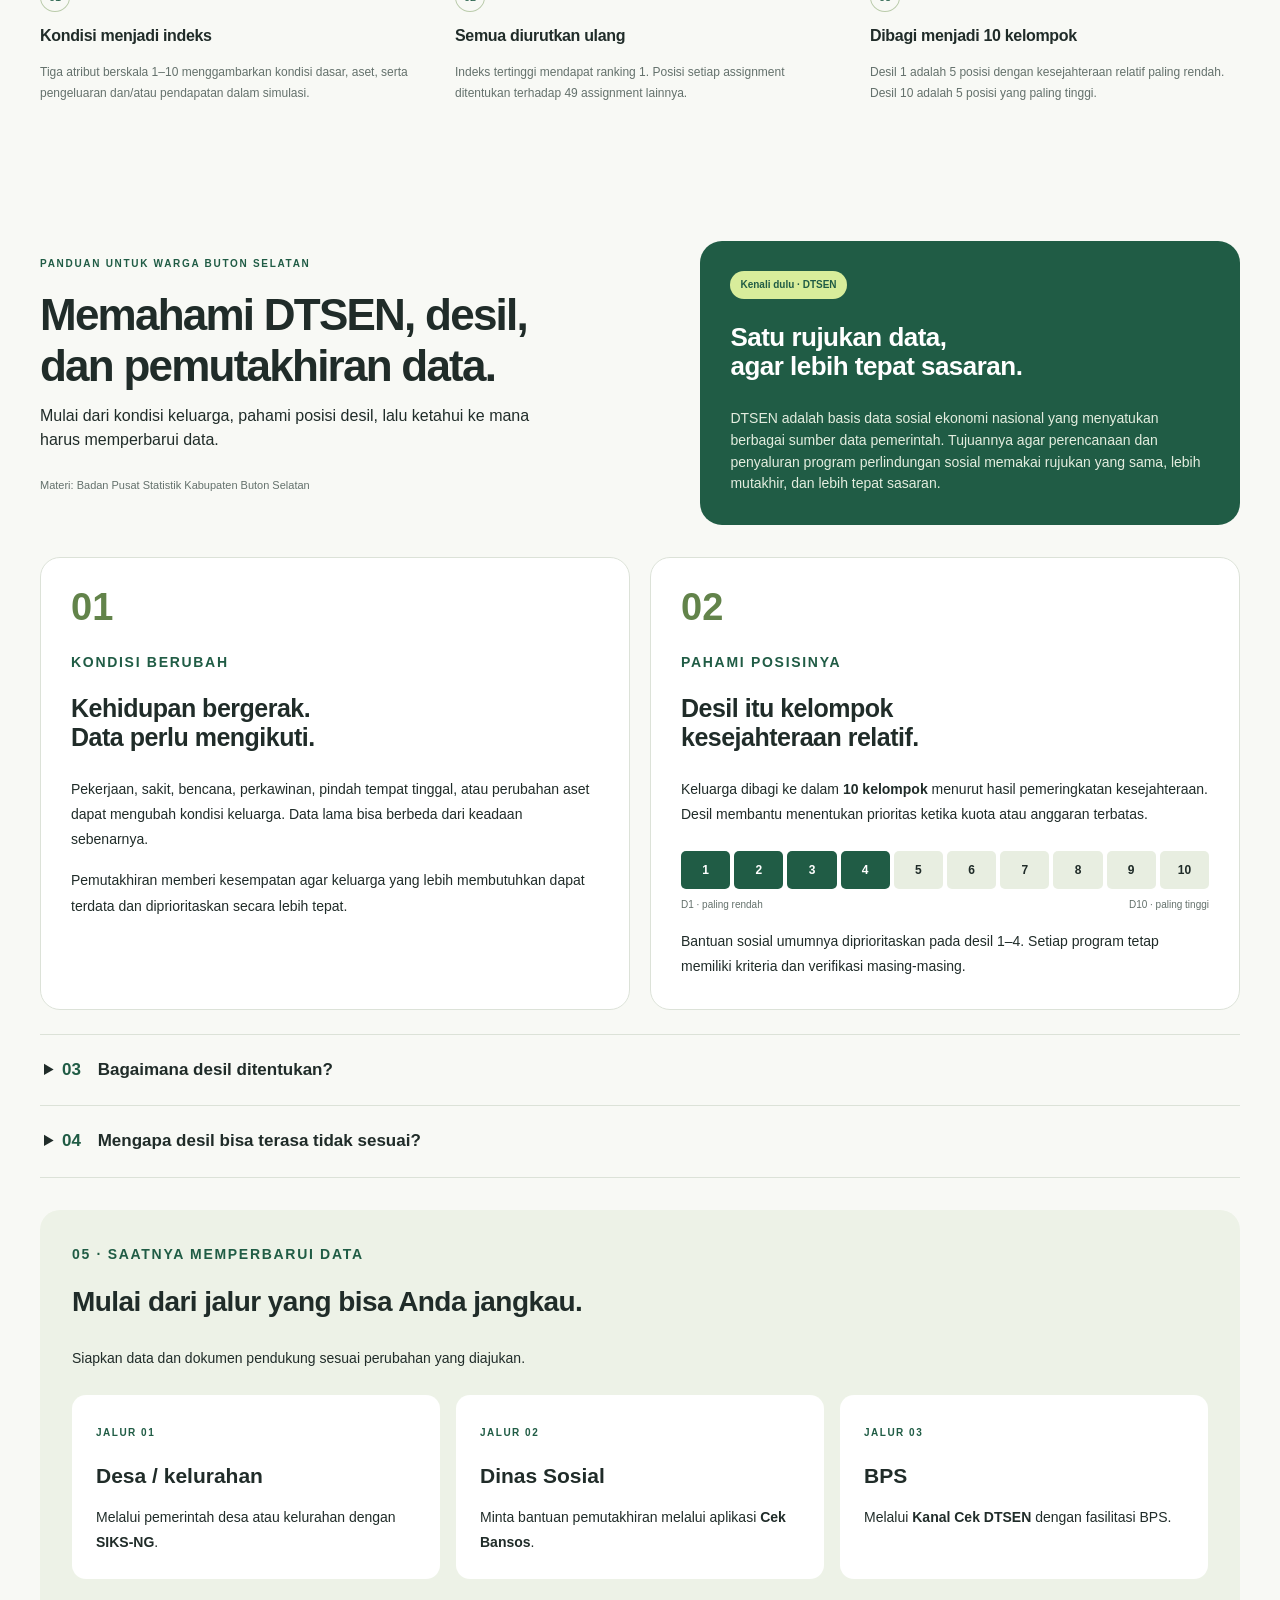
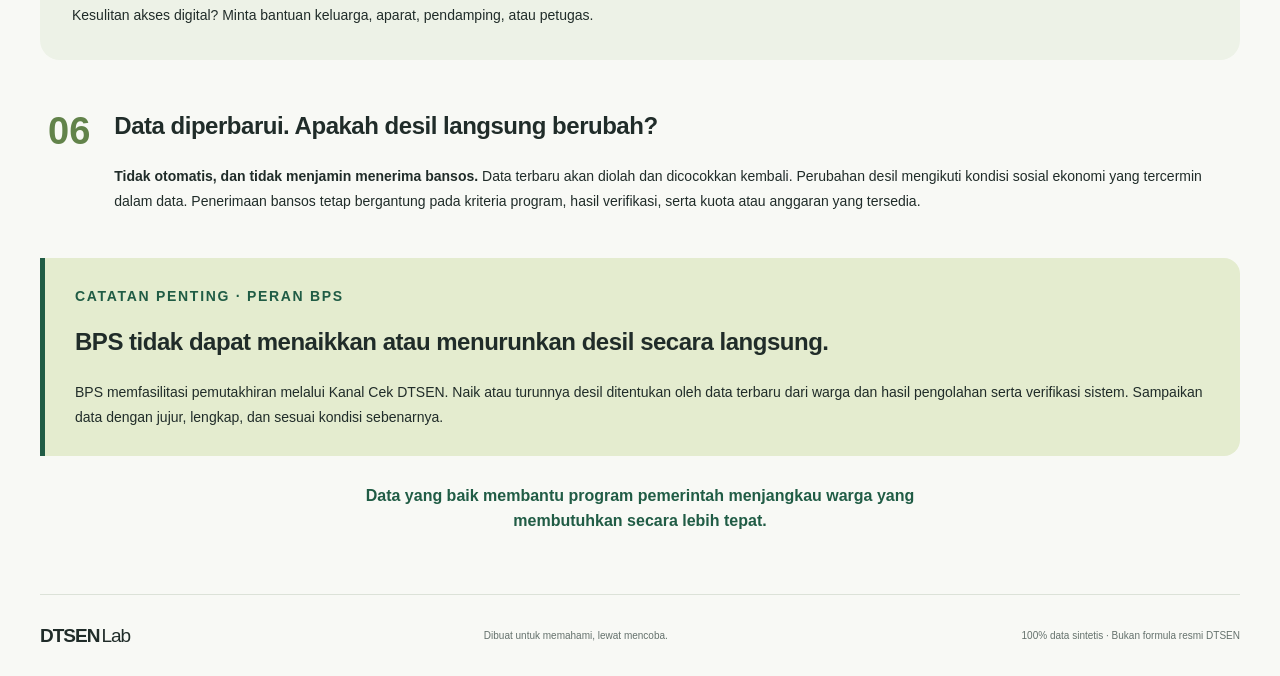
==== commit b50ac537: "update website" ====
--- a/index.html
+++ b/index.html
@@ -11,13 +11,14 @@
 </head>
 <body>
 <a class="skip" href="#main">Lewati ke konten</a>
-<header class="site-header wrap"><a class="brand" href="index.html" aria-label="DTSEN Lab beranda"><span class="brand-icon">▥</span> DTSEN<span class="brand-light">Lab</span><span class="beta">EDUKASI</span></a><nav aria-label="Navigasi utama"><a href="#missions">Misi belajar</a><a href="#how">Cara kerjanya <span aria-hidden="true">↗</span></a></nav></header>
+<header class="site-header wrap"><a class="brand" href="index.html" aria-label="DTSEN Lab beranda"><span class="brand-icon">▥</span> DTSEN<span class="brand-light">Lab</span><span class="beta">EDUKASI</span></a><nav aria-label="Navigasi utama"><a href="#missions">Misi belajar</a><a href="#panduan-warga">Panduan warga</a><a href="#how">Cara kerjanya <span aria-hidden="true">↗</span></a></nav></header>
 <main id="main">
 <section class="hero wrap">
   <div class="hero-copy"><p class="eyebrow"><span class="live-dot"></span> LAB KECIL, PEMAHAMAN BESAR</p><h1>Kenapa data berubah,<br>tapi desil <span>belum tentu<br>berubah?</span></h1><p class="intro">Yuk coba sendiri. Ubah kondisi satu atau beberapa assignment dan lihat bagaimana ranking serta desil bergerak.</p><a class="button primary" href="#missions">Mulai Simulasi <span aria-hidden="true">↗</span></a><p class="hero-note">Tanpa login <span>·</span> 50 data sintetis <span>·</span> Bebas mencoba</p></div>
   <div class="hero-art" aria-label="Ilustrasi sepuluh desil, masing-masing berisi lima assignment"><div class="art-heading"><span class="eyebrow">SATU POPULASI, BANYAK POSISI</span><span class="art-spark">✳</span></div><div class="floating-note">Data berubah. Posisi ikut berubah? <span>↘</span></div><div class="ladder" id="hero-ladder"></div><div class="art-axis"><span>Lebih rendah</span><span>Kesejahteraan relatif ↗</span></div><div class="art-caption"><span class="mini-icon">↕</span><p><strong>Posisimu bergantung pada yang lain.</strong><br>Setiap desil tetap berisi 5 assignment.</p></div></div>
 </section>
 <div class="notice wrap"><span aria-hidden="true">ⓘ</span><p><strong>Tempat belajar, bukan penetapan desil.</strong> Indeks simulasi kesejahteraan menggunakan data sintetis dan bobot edukasi, bukan formula resmi DTSEN.</p></div>
+<a class="guide-invite wrap" href="#panduan-warga"><span><strong>Data keluarga berubah. Apa yang perlu dilakukan?</strong><br>Kenali DTSEN, desil, dan langkah pemutakhiran data.</span><span aria-hidden="true">Baca panduan ↓</span></a>
 <section class="missions wrap" id="missions" aria-labelledby="mission-heading"><div class="section-heading"><div><p class="eyebrow">PILIH MISIMU</p><h2 id="mission-heading">Empat misi. Empat penemuan.</h2></div><p>Mulai dari satu perubahan kecil.<br>Lalu lihat gambaran besarnya.</p></div><div class="mission-grid" id="mission-grid"></div><p class="progress-text" id="progress-text">0 dari 4 misi selesai — setiap percobaan adalah penemuan baru.</p></section>
 <section id="playground" class="playground wrap" hidden aria-labelledby="play-title">
   <div class="play-header"><div><p class="eyebrow" id="play-eyebrow"></p><h2 id="play-title"></h2></div><a href="#missions" class="text-link">Ganti misi ↑</a></div>
@@ -26,7 +27,17 @@
   <ol class="sequence" id="sequence" aria-label="Tahapan simulasi"><li>Data berubah</li><li>Indeks berubah</li><li>Ranking bergerak</li><li>Yang lain bergeser</li><li>Desil diperbarui</li><li>Hasil ditampilkan</li></ol><p id="status" class="sr-only" role="status"></p><p id="simulation-error" class="notice" role="alert" hidden></p>
   <section id="results" class="results" hidden aria-labelledby="results-title"><div class="section-heading"><div><p class="eyebrow">HASIL PERCOBAAN</p><h2 id="results-title" tabindex="-1">Lihat apa yang terjadi.</h2></div><span class="pill" id="result-badge"></span></div><div id="comparison" class="comparison"></div><div class="insight"><span class="insight-icon" aria-hidden="true">✦</span><div><h3>Apa yang bisa dipelajari?</h3><p id="insight-text"></p><details><summary>Kenapa bisa begitu? Jelaskan</summary><p id="explanation"></p><p id="ripple"></p></details></div></div><button class="button primary" id="next-mission">Misi berikutnya →</button></section>
 </section>
-<section class="how wrap" id="how"><div><p class="eyebrow">PAHAMI ATURAN MAINNYA</p><h2>Data → indeks → ranking → desil.</h2><p>Desil adalah kelompok posisi. Bukan label yang diubah satu per satu.</p></div><div class="how-grid"><article><span>01</span><h3>Kondisi menjadi indeks</h3><p>Tiga atribut berskala 1–10 menggambarkan kondisi dasar, aset, serta pengeluaran dan/atau pendapatan dalam simulasi.</p></article><article><span>02</span><h3>Semua diurutkan ulang</h3><p>Indeks tertinggi mendapat ranking 1. Posisi setiap assignment ditentukan terhadap 49 assignment lainnya.</p></article><article><span>03</span><h3>Dibagi menjadi 10 kelompok</h3><p>Desil 1 adalah 5 posisi dengan kesejahteraan relatif paling rendah. Desil 10 adalah 10 yang paling tinggi.</p></article></div></section>
+<section class="how wrap" id="how"><div><p class="eyebrow">PAHAMI ATURAN MAINNYA</p><h2>Data → indeks → ranking → desil.</h2><p>Desil adalah kelompok posisi. Bukan label yang diubah satu per satu.</p></div><div class="how-grid"><article><span>01</span><h3>Kondisi menjadi indeks</h3><p>Tiga atribut berskala 1–10 menggambarkan kondisi dasar, aset, serta pengeluaran dan/atau pendapatan dalam simulasi.</p></article><article><span>02</span><h3>Semua diurutkan ulang</h3><p>Indeks tertinggi mendapat ranking 1. Posisi setiap assignment ditentukan terhadap 49 assignment lainnya.</p></article><article><span>03</span><h3>Dibagi menjadi 10 kelompok</h3><p>Desil 1 adalah 5 posisi dengan kesejahteraan relatif paling rendah. Desil 10 adalah 5 posisi yang paling tinggi.</p></article></div></section>
+
+<section class="resident-guide wrap" id="panduan-warga" aria-labelledby="guide-title">
+  <div class="guide-intro"><div><p class="eyebrow">PANDUAN UNTUK WARGA BUTON SELATAN</p><h2 id="guide-title">Memahami DTSEN, desil,<br>dan pemutakhiran data.</h2><p>Mulai dari kondisi keluarga, pahami posisi desil, lalu ketahui ke mana harus memperbarui data.</p><p class="guide-source">Materi: Badan Pusat Statistik Kabupaten Buton Selatan</p></div><aside class="guide-definition"><span class="pill">Kenali dulu · DTSEN</span><h3>Satu rujukan data,<br>agar lebih tepat sasaran.</h3><p>DTSEN adalah basis data sosial ekonomi nasional yang menyatukan berbagai sumber data pemerintah. Tujuannya agar perencanaan dan penyaluran program perlindungan sosial memakai rujukan yang sama, lebih mutakhir, dan lebih tepat sasaran.</p></aside></div>
+  <div class="guide-story"><article><span class="guide-number">01</span><p class="eyebrow">KONDISI BERUBAH</p><h3>Kehidupan bergerak.<br>Data perlu mengikuti.</h3><p>Pekerjaan, sakit, bencana, perkawinan, pindah tempat tinggal, atau perubahan aset dapat mengubah kondisi keluarga. Data lama bisa berbeda dari keadaan sebenarnya.</p><p>Pemutakhiran memberi kesempatan agar keluarga yang lebih membutuhkan dapat terdata dan diprioritaskan secara lebih tepat.</p></article><article><span class="guide-number">02</span><p class="eyebrow">PAHAMI POSISINYA</p><h3>Desil itu kelompok<br>kesejahteraan relatif.</h3><p>Keluarga dibagi ke dalam <strong>10 kelompok</strong> menurut hasil pemeringkatan kesejahteraan. Desil membantu menentukan prioritas ketika kuota atau anggaran terbatas.</p><div class="desil-scale" aria-label="Desil 1 relatif paling rendah sampai desil 10 relatif paling tinggi"><span>1</span><span>2</span><span>3</span><span>4</span><span>5</span><span>6</span><span>7</span><span>8</span><span>9</span><span>10</span></div><div class="scale-labels"><span>D1 · paling rendah</span><span>D10 · paling tinggi</span></div><p class="guide-caption">Bantuan sosial umumnya diprioritaskan pada desil 1–4. Setiap program tetap memiliki kriteria dan verifikasi masing-masing.</p></article></div>
+  <div class="guide-questions"><details><summary><span>03</span> Bagaimana desil ditentukan?</summary><div><p>Banyak warga bekerja di sektor informal dan tidak memiliki slip gaji, sehingga pendapatan aktual sulit diverifikasi langsung. Sistem menggunakan <strong>Proxy Means Test (PMT)</strong>: memperkirakan kesejahteraan melalui kondisi rumah, sumber air, listrik, aset, dan karakteristik rumah tangga lainnya.</p><p>Hasilnya diperkuat dengan pencocokan data administrasi seperti tanah, kendaraan, dan penggunaan listrik serta pemodelan statistik.</p></div></details><details><summary><span>04</span> Mengapa desil bisa terasa tidak sesuai?</summary><div><p>Kondisi keluarga mungkin sudah berubah tetapi belum tercatat, atau isian data kurang lengkap maupun kurang tepat.</p><p>NIK dan identitas administratif juga dapat terhubung dengan data yang tidak menggambarkan kondisi sebenarnya—misalnya dipakai untuk listrik, perusahaan, nomor telepon, atau rekening oleh anggota keluarga atau orang lain. Karena itu, data yang <strong>jujur, lengkap, dan terbaru</strong> sangat penting.</p></div></details></div>
+  <section class="update-guide" aria-labelledby="update-title"><p class="eyebrow">05 · SAATNYA MEMPERBARUI DATA</p><h3 id="update-title">Mulai dari jalur yang bisa Anda jangkau.</h3><p>Siapkan data dan dokumen pendukung sesuai perubahan yang diajukan.</p><div class="update-routes"><article><span>JALUR 01</span><h4>Desa / kelurahan</h4><p>Melalui pemerintah desa atau kelurahan dengan <strong>SIKS-NG</strong>.</p></article><article><span>JALUR 02</span><h4>Dinas Sosial</h4><p>Minta bantuan pemutakhiran melalui aplikasi <strong>Cek Bansos</strong>.</p></article><article><span>JALUR 03</span><h4>BPS</h4><p>Melalui <strong>Kanal Cek DTSEN</strong> dengan fasilitasi BPS.</p></article></div><p class="digital-help">Kesulitan akses digital? Minta bantuan keluarga, aparat, pendamping, atau petugas.</p></section>
+  <div class="guide-outcome"><span class="guide-number">06</span><div><h3>Data diperbarui. Apakah desil langsung berubah?</h3><p><strong>Tidak otomatis, dan tidak menjamin menerima bansos.</strong> Data terbaru akan diolah dan dicocokkan kembali. Perubahan desil mengikuti kondisi sosial ekonomi yang tercermin dalam data. Penerimaan bansos tetap bergantung pada kriteria program, hasil verifikasi, serta kuota atau anggaran yang tersedia.</p></div></div>
+  <aside class="bps-note"><p class="eyebrow">CATATAN PENTING · PERAN BPS</p><h3>BPS tidak dapat menaikkan atau menurunkan desil secara langsung.</h3><p>BPS memfasilitasi pemutakhiran melalui Kanal Cek DTSEN. Naik atau turunnya desil ditentukan oleh data terbaru dari warga dan hasil pengolahan serta verifikasi sistem. Sampaikan data dengan jujur, lengkap, dan sesuai kondisi sebenarnya.</p></aside>
+  <p class="guide-closing">Data yang baik membantu program pemerintah menjangkau warga yang membutuhkan secara lebih tepat.</p>
+</section>
 </main><footer class="wrap"><a class="brand" href="index.html">DTSEN<span class="brand-light">Lab</span></a><p>Dibuat untuk memahami, lewat mencoba.</p><span>100% data sintetis · Bukan formula resmi DTSEN</span></footer>
 <dialog id="table-dialog" aria-labelledby="table-title"><div class="dialog-header"><div><p class="eyebrow">SELURUH POPULASI</p><h2 id="table-title">Kenali 50 assignment</h2></div><button id="table-close" class="button secondary" aria-label="Tutup tabel">Tutup ✕</button></div><p>Tiga atribut memakai skala 1–10; semakin tinggi, semakin baik kondisi simulasinya. Diurutkan berdasarkan ranking sesudah simulasi. ★ fokus · + data berubah · ↔ ranking bergeser</p><label for="table-search">Cari ID assignment</label><input type="search" id="table-search" placeholder="Contoh: A047"><div class="table-scroll"><table><caption>Perbandingan sebelum → sesudah</caption><thead><tr><th scope="col">ID</th><th scope="col">Kondisi Perumahan dan Pemenuhan Kebutuhan Dasar</th><th scope="col">Kepemilikan Aset</th><th scope="col">Pengeluaran dan/atau Pendapatan</th><th scope="col">Indeks</th><th scope="col">Ranking</th><th scope="col">Desil</th></tr></thead><tbody id="table-body"></tbody></table></div><p id="table-count"></p></dialog>
 <dialog id="access-dialog" aria-labelledby="access-title"><form id="access-form"><div class="dialog-header"><h2 id="access-title">Buka tabel detail</h2><button type="button" id="access-close" class="button secondary" aria-label="Tutup akses tabel">Tutup ✕</button></div><p>Masukkan password untuk melihat rincian assignment.</p><label for="table-password">Password</label><input type="password" id="table-password" autocomplete="off" required aria-describedby="access-error"><p id="access-error" role="alert"></p><button type="submit" class="button primary" id="access-submit">Buka tabel →</button></form></dialog>
--- a/css/style.css
+++ b/css/style.css
@@ -63,3 +63,10 @@
 @media(max-width:550px){.play-header h2{font-size:23px}.population{grid-template-columns:repeat(2,minmax(0,1fr));gap:9px}.decile-block{padding:8px}.dot,.dot.changed,.dot.shifted,.dot.focus{height:36px;min-height:36px}.row-id{font-size:11px}.row-score{font-size:10px}.row-rank{width:24px}.focus-tracker>strong{width:auto}.board-actions>span{max-width:none;width:100%}.board-actions button{white-space:normal}.control-panel{gap:10px}.control-panel label{font-size:10px}.focus-heading .avatar{display:none}.control-panel .pill{font-size:9px}.focus-snapshot b{font-size:17px}.focus-snapshot small{font-size:8px}.control-panel select{font-size:11px}.playground .board-footer{font-size:8px}}
 .population-panel.board-expanded{position:fixed;inset:12px;z-index:100;max-height:calc(100vh - 24px)}
 @media(min-width:551px) and (max-width:800px){.dot,.dot.changed,.dot.shifted,.dot.focus{height:32px;min-height:32px}.decile-heading{margin-bottom:5px}.decile-block{padding:5px}}
+
+/* Revisi 3: panduan warga dan ruang simulasi lengkap. */
+.guide-invite{display:flex;align-items:center;justify-content:space-between;gap:20px;padding:22px 26px;margin-top:24px;border:1px solid var(--line);border-radius:16px;background:#edf3e3;font-size:14px}.guide-invite>span:last-child{white-space:nowrap;color:var(--green);font-weight:700}.guide-invite:hover{background:#e4edda}
+.resident-guide{padding-block:60px}.guide-intro{display:grid;grid-template-columns:1.15fr 1fr;gap:40px;align-items:center;margin-bottom:32px}.guide-intro h2{font-size:clamp(28px,3.5vw,44px)}.guide-intro>div>p:not(.eyebrow){max-width:520px}.guide-source{font-size:11px;color:var(--muted);margin-top:24px}.guide-definition{padding:30px;border-radius:22px;background:var(--green);color:white}.guide-definition .pill{background:var(--lime);color:var(--green);margin-bottom:24px}.guide-definition h3{font-size:26px}.guide-definition p{margin:0;color:#e3eddf;font-size:14px}.guide-story{display:grid;grid-template-columns:1fr 1fr;gap:20px}.guide-story article{border:1px solid var(--line);background:white;border-radius:20px;padding:30px;position:relative}.guide-number{display:block;font-size:38px;line-height:1;font-weight:800;color:#62834a;margin-bottom:24px}.guide-story h3{font-size:25px}.guide-story p,.guide-questions p,.update-guide p,.guide-outcome p,.bps-note p{font-size:14px;line-height:1.8}.desil-scale{display:grid;grid-template-columns:repeat(10,1fr);gap:4px;margin-top:24px}.desil-scale span{display:grid;place-items:center;background:#e8eee1;border-radius:5px;min-height:38px;font-size:12px;font-weight:700}.desil-scale span:nth-child(-n+4){background:var(--green);color:white}.scale-labels{display:flex;justify-content:space-between;font-size:10px;margin:8px 0 16px;color:var(--muted)}.guide-caption{margin-bottom:0}.guide-questions{margin-block:24px;border-block:1px solid var(--line)}.guide-questions details{padding:0;margin:0;border:0;background:transparent}.guide-questions details+details{border-top:1px solid var(--line)}.guide-questions summary{padding:22px 4px;font-weight:700;font-size:17px;cursor:pointer}.guide-questions summary span{color:var(--green);margin-right:12px}.guide-questions details>div{max-width:850px;padding:0 26px 10px}.update-guide{padding:32px;background:#edf2e7;border-radius:20px;margin-block:32px}.update-guide>h3{font-size:28px}.update-routes{display:grid;grid-template-columns:repeat(3,minmax(0,1fr));gap:16px;margin-block:24px}.update-routes article{background:white;padding:24px;border-radius:14px}.update-routes article>span{font-size:10px;letter-spacing:1.5px;color:var(--green);font-weight:800}.update-routes h4{font-size:21px;margin:16px 0 12px}.update-routes p{margin-bottom:0}.digital-help{margin-bottom:0}.guide-outcome{display:flex;gap:24px;padding:20px 8px}.guide-outcome p{margin-bottom:0}.guide-outcome h3{font-size:24px}.bps-note{border-left:5px solid var(--green);padding:26px 30px;background:#e4eccf;border-radius:0 16px 16px 0;margin-top:24px}.bps-note h3{font-size:24px;max-width:800px}.bps-note p:last-child{margin:0}.guide-closing{text-align:center;max-width:640px;margin:28px auto 0;color:var(--green);font-weight:600}
+body.simulation-expanded{overflow:hidden}.playground:fullscreen,.playground.board-expanded{width:100%;height:100%;max-width:none;margin:0;padding:20px;background:var(--paper);overflow:auto;overscroll-behavior:contain}.playground.board-expanded{position:fixed;inset:0;z-index:100}.playground:fullscreen .control-panel,.playground.board-expanded .control-panel{position:static}.playground:fullscreen .play-header,.playground.board-expanded .play-header{margin-bottom:16px}
+@media(max-width:800px){.guide-intro{grid-template-columns:1fr;gap:20px}.guide-story article{padding:22px}.update-routes{grid-template-columns:1fr}.update-routes article{padding:20px}.site-header nav{gap:14px}.resident-guide{padding-block:40px}}
+@media(max-width:550px){.site-header{height:auto;min-height:100px;flex-wrap:wrap;gap:16px;padding-block:18px}.site-header nav{display:flex;width:100%;justify-content:space-between;font-size:11px}.guide-invite{align-items:flex-start;flex-direction:column;padding:20px;font-size:13px}.guide-story{grid-template-columns:1fr}.guide-definition,.update-guide{padding:22px}.guide-outcome{gap:14px}.guide-outcome .guide-number{font-size:28px}.guide-outcome h3,.bps-note h3{font-size:21px}.bps-note{padding:22px}.guide-questions summary{font-size:15px}.playground:fullscreen,.playground.board-expanded{padding:12px}}
